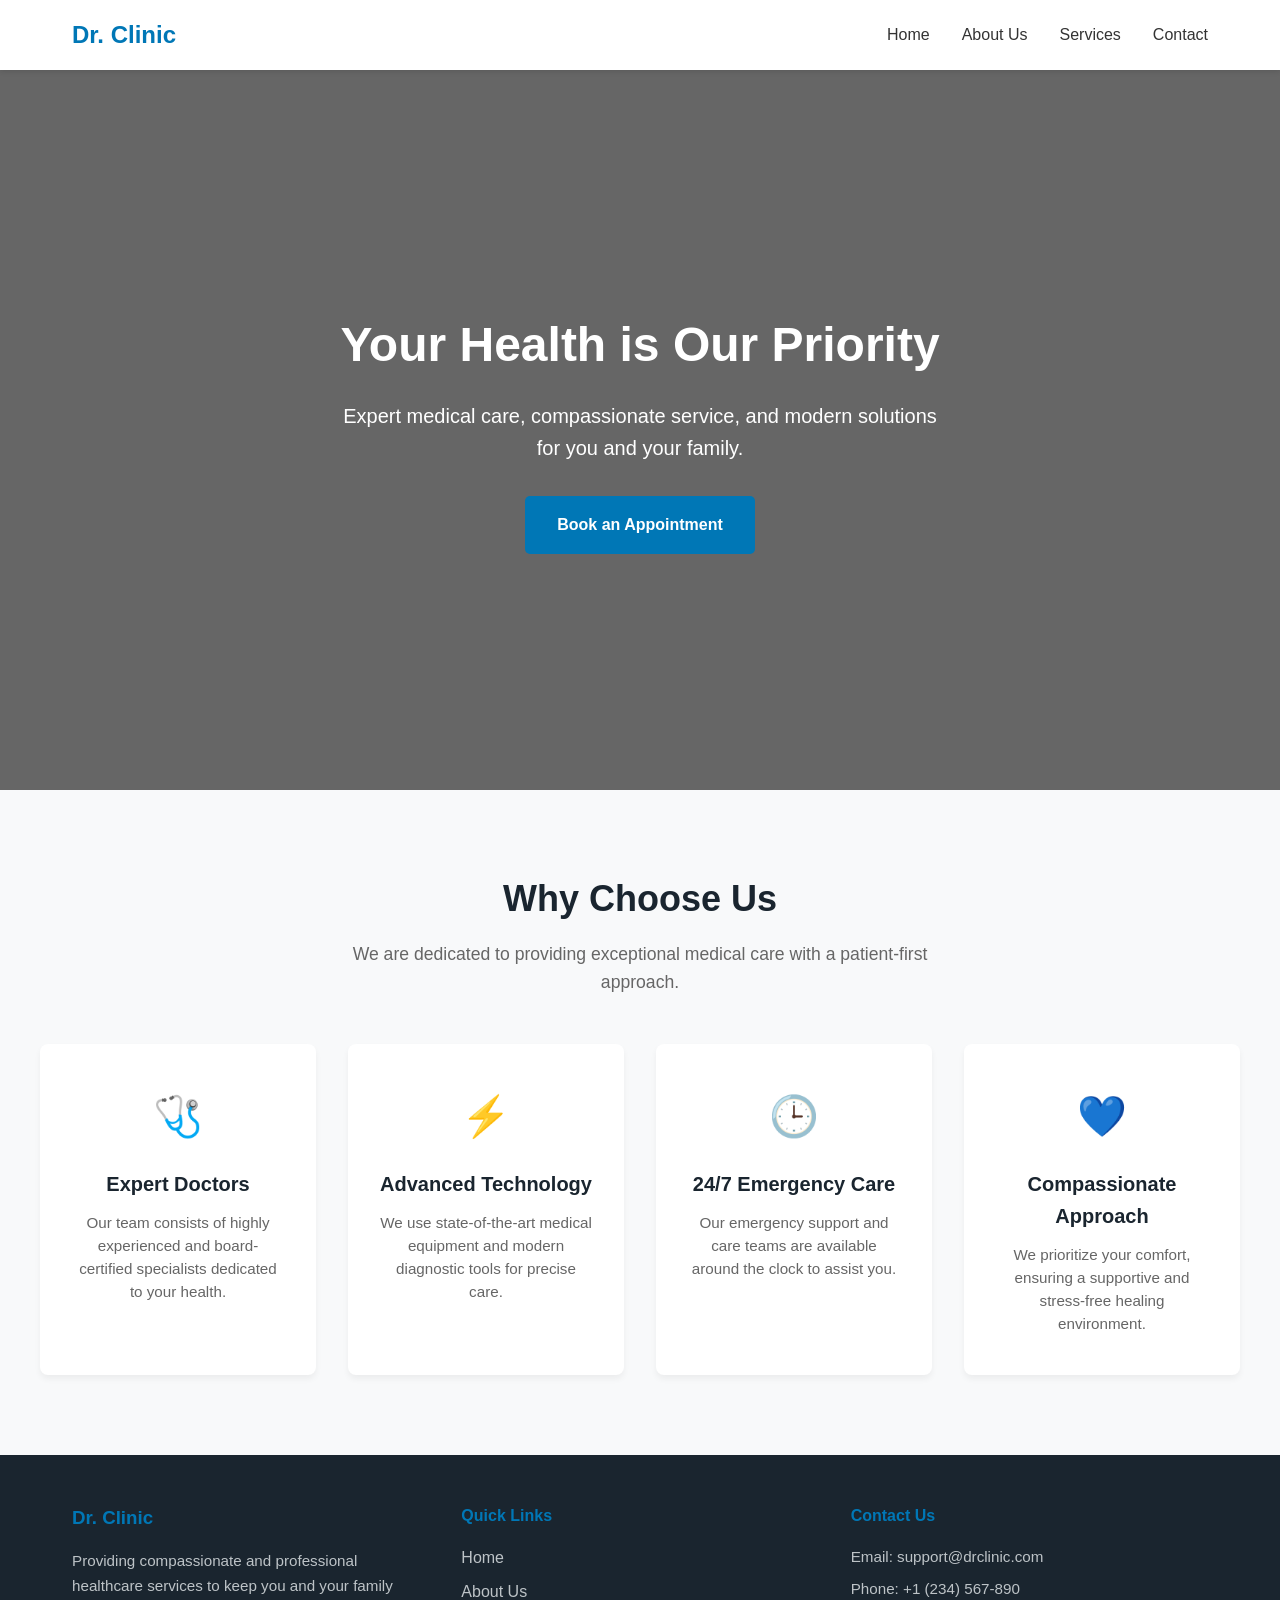
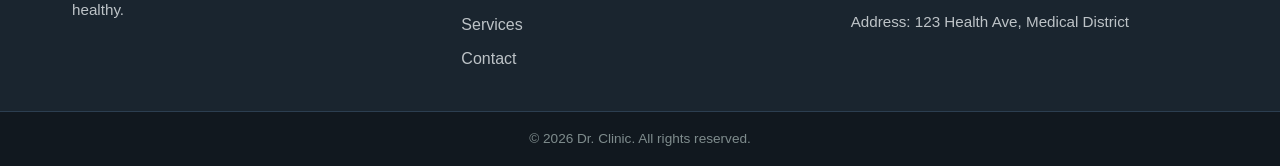
==== index.html @ 92e87874 "add why chose us" ====
<!DOCTYPE html>
<html lang="en">
<head>
    <meta charset="UTF-8">
    <meta name="viewport" content="width=device-width, initial-scale=1.0">
    <title>Doctor Website</title>
    <link rel="stylesheet" href="style.css">
</head>
<body>
    <header class="site-header">
        <div class="header-container">
            <!-- Left: Logo -->
            <div class="logo">
                <a href="#">Dr. Clinic</a>
            </div>

            <!-- Right: Menu Items -->
            <nav class="nav-menu" id="navMenu">
                <ul class="nav-list">
                    <li><a href="#home">Home</a></li>
                    <li><a href="#about">About Us</a></li>
                    <li><a href="#services">Services</a></li>
                    <li><a href="#contact">Contact</a></li>
                </ul>
            </nav>

            <!-- Mobile Menu Toggle Button -->
            <button class="menu-toggle" id="menuToggle" aria-label="Toggle Navigation">
                <span></span>
                <span></span>
                <span></span>
            </button>
        </div>
    </header>

    <main>
       <section class="banner-container">
            <div class="banner-content">
                <h1>Your Health is Our Priority</h1>
                <p>Expert medical care, compassionate service, and modern solutions for you and your family.</p>
                <a href="#contact" class="btn-primary">Book an Appointment</a>
            </div>
        </section>

        <section class="why-choose-us" id="about">
        <div class="container">
            <div class="section-header">
                <h2>Why Choose Us</h2>
                <p>We are dedicated to providing exceptional medical care with a patient-first approach.</p>
            </div>
            
            <div class="features-grid">
                <!-- Feature 1 -->
                <div class="feature-card">
                    <div class="icon-box">🩺</div>
                    <h3>Expert Doctors</h3>
                    <p>Our team consists of highly experienced and board-certified specialists dedicated to your health.</p>
                </div>

                <!-- Feature 2 -->
                <div class="feature-card">
                    <div class="icon-box">⚡</div>
                    <h3>Advanced Technology</h3>
                    <p>We use state-of-the-art medical equipment and modern diagnostic tools for precise care.</p>
                </div>

                <!-- Feature 3 -->
                <div class="feature-card">
                    <div class="icon-box">🕒</div>
                    <h3>24/7 Emergency Care</h3>
                    <p>Our emergency support and care teams are available around the clock to assist you.</p>
                </div>

                <!-- Feature 4 -->
                <div class="feature-card">
                    <div class="icon-box">💙</div>
                    <h3>Compassionate Approach</h3>
                    <p>We prioritize your comfort, ensuring a supportive and stress-free healing environment.</p>
                </div>
            </div>
        </div>
    </section>
    </main>

    <footer class="site-footer">
    <div class="footer-container">
        <!-- About Section -->
        <div class="footer-col">
            <h3>Dr. Clinic</h3>
            <p>Providing compassionate and professional healthcare services to keep you and your family healthy.</p>
        </div>

        <!-- Quick Links -->
        <div class="footer-col">
            <h4>Quick Links</h4>
            <ul>
                <li><a href="#home">Home</a></li>
                <li><a href="#about">About Us</a></li>
                <li><a href="#services">Services</a></li>
                <li><a href="#contact">Contact</a></li>
            </ul>
        </div>

        <!-- Contact Info -->
        <div class="footer-col">
            <h4>Contact Us</h4>
            <p>Email: support@drclinic.com</p>
            <p>Phone: +1 (234) 567-890</p>
            <p>Address: 123 Health Ave, Medical District</p>
        </div>
    </div>

    <div class="footer-bottom">
        <p>&copy; 2026 Dr. Clinic. All rights reserved.</p>
    </div>
</footer>

    <script src="script.js"></script>
</body>
</html>
---- style.css ----
/* Global Reset */
* {
    margin: 0;
    padding: 0;
    box-sizing: border-box;
}

body {
    font-family: Arial, sans-serif;
    color: #333;
    line-height: 1.6;
}

/* Header Styles */
.site-header {
    background-color: #ffffff;
    box-shadow: 0 2px 5px rgba(0, 0, 0, 0.1);
    position: sticky;
    top: 0;
    z-index: 1000;
}

.header-container {
    max-width: 1200px;
    margin: 0 auto;
    padding: 1rem 2rem;
    display: flex;
    align-items: center;
    justify-content: space-between;
}

/* Logo */
.logo a {
    font-size: 1.5rem;
    font-weight: bold;
    color: #0077b6;
    text-decoration: none;
}

/* Navigation Menu */
.nav-list {
    list-style: none;
    display: flex;
    gap: 2rem;
}

.nav-list li a {
    text-decoration: none;
    color: #333;
    font-weight: 500;
    transition: color 0.3s ease;
}

.nav-list li a:hover {
    color: #0077b6;
}

/* ... existing header styles ... */

/* Banner Styles */
.banner-container {
    background: linear-gradient(rgba(0, 0, 0, 0.6), rgba(0, 0, 0, 0.6)), 
                url('https://images.unsplash.com/photo-1576091160399-112ba8d25d1d?ixlib=rb-1.2.1&auto=format&fit=crop&w=1350&q=80') center/cover;
    height: 80vh;
    display: flex;
    align-items: center;
    justify-content: center;
    text-align: center;
    color: #ffffff;
    padding: 0 1rem;
}

.banner-content h1 {
    font-size: 3rem;
    margin-bottom: 1rem;
}

.banner-content p {
    font-size: 1.25rem;
    margin-bottom: 2rem;
    max-width: 600px;
    margin-left: auto;
    margin-right: auto;
}

.btn-primary {
    display: inline-block;
    padding: 1rem 2rem;
    background-color: #0077b6;
    color: white;
    text-decoration: none;
    border-radius: 5px;
    font-weight: bold;
    transition: background 0.3s;
}

.btn-primary:hover {
    background-color: #005a8a;
}


/* Why Choose Us Section Styles */
.why-choose-us {
    padding: 5rem 2rem;
    background-color: #f8f9fa;
}

.why-choose-us .container {
    max-width: 1200px;
    margin: 0 auto;
}

.section-header {
    text-align: center;
    margin-bottom: 3rem;
}

.section-header h2 {
    font-size: 2.25rem;
    color: #1a252f;
    margin-bottom: 0.75rem;
}

.section-header p {
    font-size: 1.1rem;
    color: #666;
    max-width: 600px;
    margin: 0 auto;
}

/* Features Grid */
.features-grid {
    display: grid;
    grid-template-columns: repeat(auto-fit, minmax(260px, 1fr));
    gap: 2rem;
}

.feature-card {
    background: #ffffff;
    padding: 2.5rem 2rem;
    border-radius: 8px;
    box-shadow: 0 4px 6px rgba(0, 0, 0, 0.05);
    text-align: center;
    transition: transform 0.3s ease, box-shadow 0.3s ease;
}

.feature-card:hover {
    transform: translateY(-5px);
    box-shadow: 0 10px 15px rgba(0, 0, 0, 0.1);
}

.icon-box {
    font-size: 2.5rem;
    margin-bottom: 1.25rem;
}

.feature-card h3 {
    font-size: 1.25rem;
    color: #1a252f;
    margin-bottom: 0.75rem;
}

.feature-card p {
    font-size: 0.95rem;
    color: #666;
    line-height: 1.5;
}

/* Mobile Menu Toggle */
.menu-toggle {
    display: none;
    background: none;
    border: none;
    cursor: pointer;
    flex-direction: column;
    gap: 5px;
}

.menu-toggle span {
    display: block;
    width: 25px;
    height: 3px;
    background-color: #333;
    transition: all 0.3s ease;
}

/* Responsive Design for Mobile Devices */
@media (max-width: 768px) {
    .menu-toggle {
        display: flex;
    }

    .nav-menu {
        position: absolute;
        top: 100%;
        left: 0;
        width: 100%;
        background-color: #ffffff;
        box-shadow: 0 4px 6px rgba(0, 0, 0, 0.1);
        max-height: 0;
        overflow: hidden;
        transition: max-height 0.3s ease-in-out;
    }

    .nav-menu.active {
        max-height: 300px;
    }

    .nav-list {
        flex-direction: column;
        align-items: center;
        padding: 1.5rem 0;
        gap: 1.2rem;
    }
}

/* Footer Styles */
.site-footer {
    background-color: #1a252f;
    color: #ecf0f1;
    padding-top: 3rem;
    font-family: Arial, sans-serif;
}

.footer-container {
    max-width: 1200px;
    margin: 0 auto;
    padding: 0 2rem 2rem 2rem;
    display: grid;
    grid-template-columns: repeat(auto-fit, minmax(250px, 1fr));
    gap: 2rem;
}

.footer-col h3,
.footer-col h4 {
    margin-bottom: 1rem;
    color: #0077b6;
}

.footer-col p {
    font-size: 0.95rem;
    line-height: 1.6;
    margin-bottom: 0.5rem;
    color: #bdc3c7;
}

.footer-col ul {
    list-style: none;
    padding: 0;
}

.footer-col ul li {
    margin-bottom: 0.5rem;
}

.footer-col ul li a {
    color: #bdc3c7;
    text-decoration: none;
    transition: color 0.3s ease;
}

.footer-col ul li a:hover {
    color: #0077b6;
}

/* Footer Bottom Bar */
.footer-bottom {
    background-color: #11181f;
    text-align: center;
    padding: 1rem 2rem;
    border-top: 1px solid #2c3e50;
}

.footer-bottom p {
    font-size: 0.85rem;
    color: #7f8c8d;
    margin: 0;
}
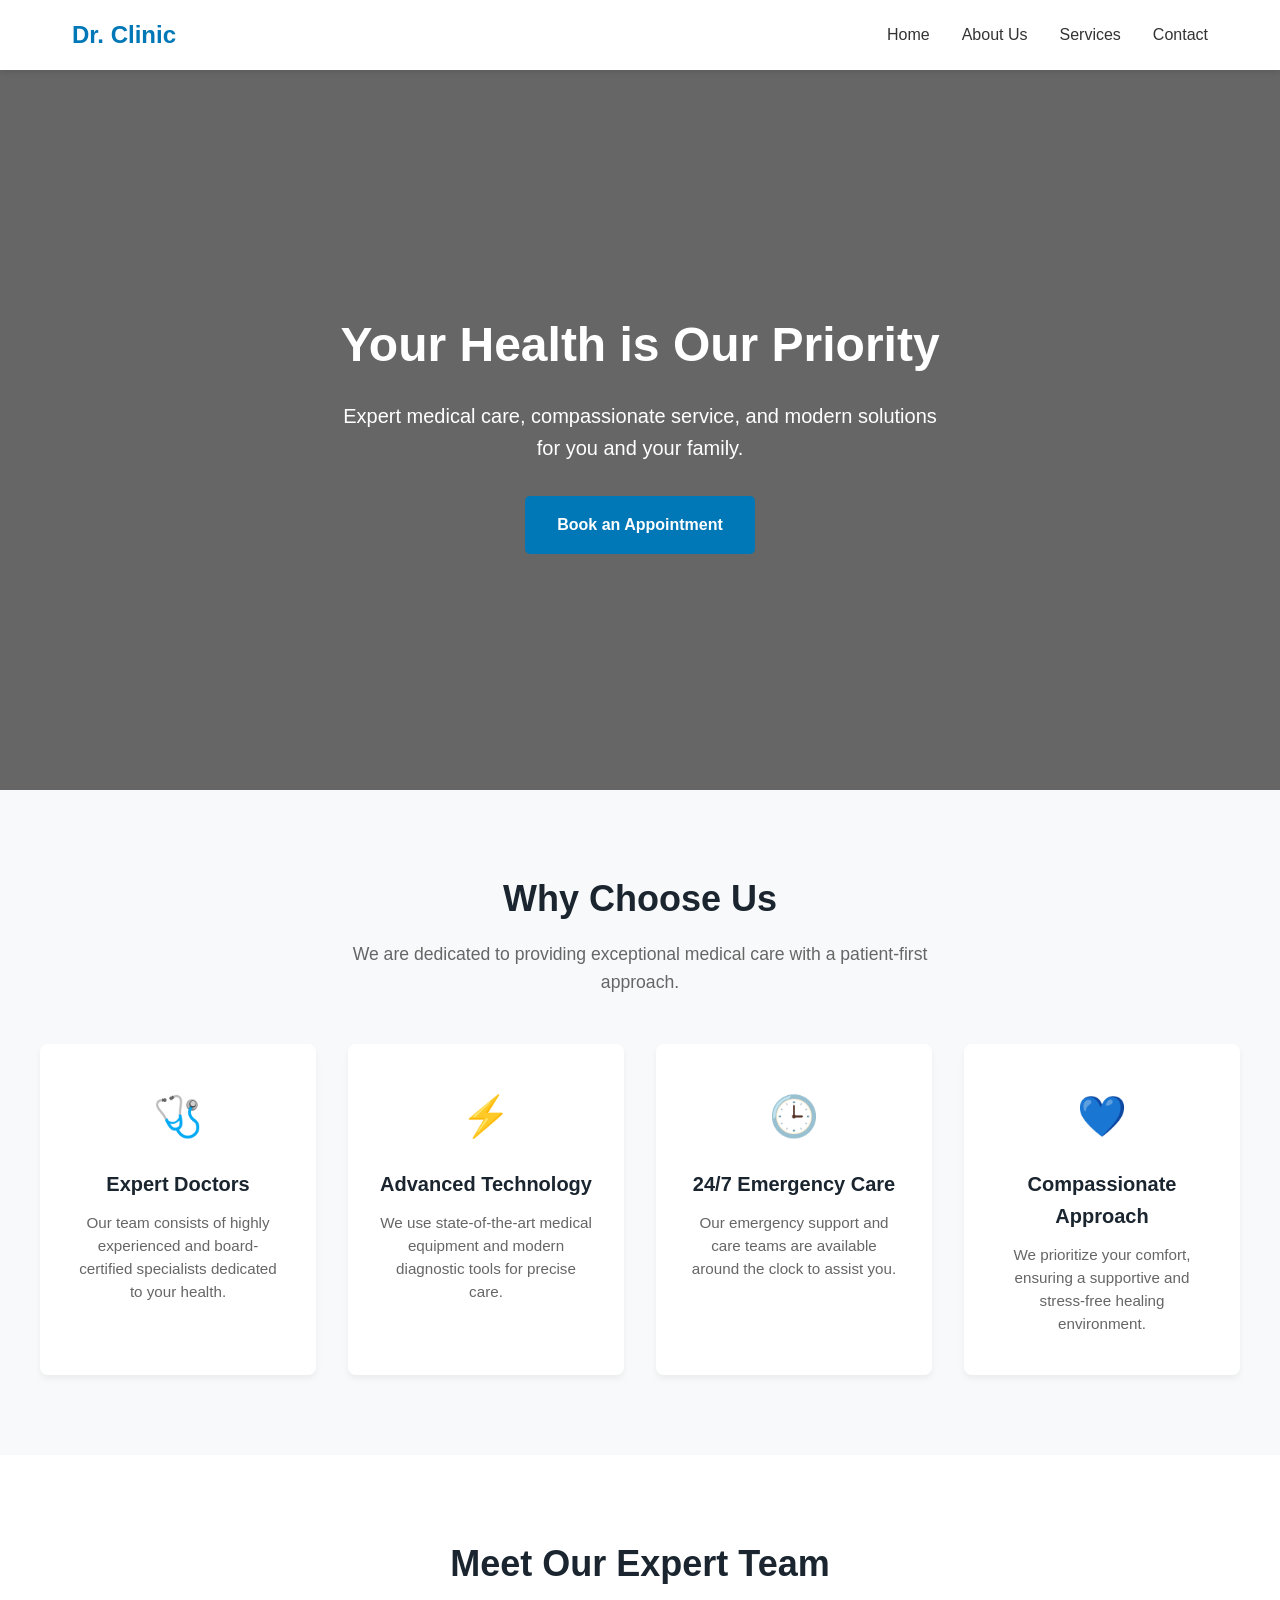
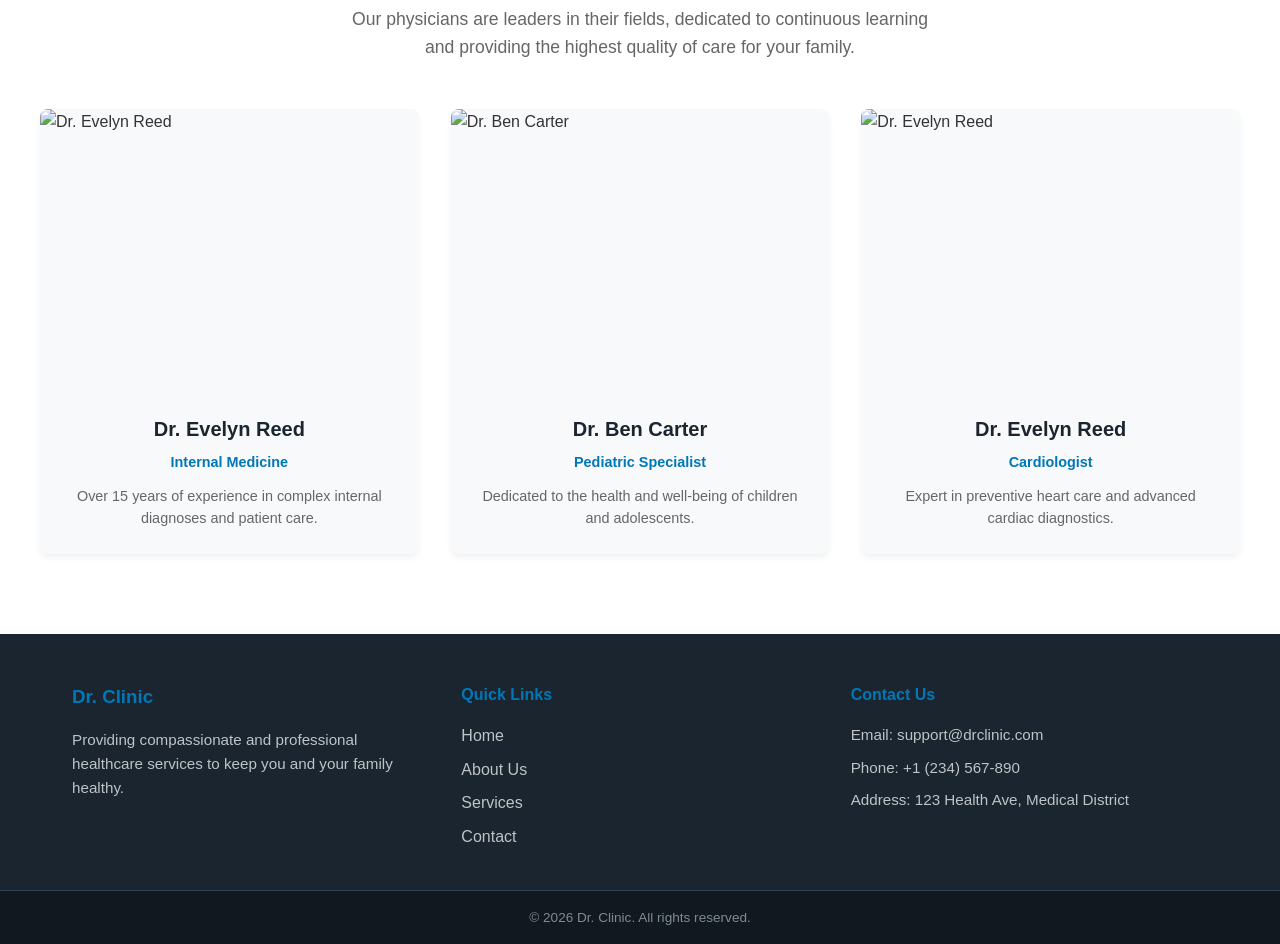
==== commit 08fe9fe6: "add team meamber" ====
--- a/index.html
+++ b/index.html
@@ -1,11 +1,13 @@
 <!DOCTYPE html>
 <html lang="en">
+
 <head>
     <meta charset="UTF-8">
     <meta name="viewport" content="width=device-width, initial-scale=1.0">
     <title>Doctor Website</title>
     <link rel="stylesheet" href="style.css">
 </head>
+
 <body>
     <header class="site-header">
         <div class="header-container">
@@ -34,7 +36,7 @@
     </header>
 
     <main>
-       <section class="banner-container">
+        <section class="banner-container">
             <div class="banner-content">
                 <h1>Your Health is Our Priority</h1>
                 <p>Expert medical care, compassionate service, and modern solutions for you and your family.</p>
@@ -43,78 +45,132 @@
         </section>
 
         <section class="why-choose-us" id="about">
-        <div class="container">
-            <div class="section-header">
-                <h2>Why Choose Us</h2>
-                <p>We are dedicated to providing exceptional medical care with a patient-first approach.</p>
-            </div>
-            
-            <div class="features-grid">
-                <!-- Feature 1 -->
-                <div class="feature-card">
-                    <div class="icon-box">🩺</div>
-                    <h3>Expert Doctors</h3>
-                    <p>Our team consists of highly experienced and board-certified specialists dedicated to your health.</p>
+            <div class="container">
+                <div class="section-header">
+                    <h2>Why Choose Us</h2>
+                    <p>We are dedicated to providing exceptional medical care with a patient-first approach.</p>
                 </div>
 
-                <!-- Feature 2 -->
-                <div class="feature-card">
-                    <div class="icon-box">⚡</div>
-                    <h3>Advanced Technology</h3>
-                    <p>We use state-of-the-art medical equipment and modern diagnostic tools for precise care.</p>
+                <div class="features-grid">
+                    <!-- Feature 1 -->
+                    <div class="feature-card">
+                        <div class="icon-box">🩺</div>
+                        <h3>Expert Doctors</h3>
+                        <p>Our team consists of highly experienced and board-certified specialists dedicated to your
+                            health.</p>
+                    </div>
+
+                    <!-- Feature 2 -->
+                    <div class="feature-card">
+                        <div class="icon-box">⚡</div>
+                        <h3>Advanced Technology</h3>
+                        <p>We use state-of-the-art medical equipment and modern diagnostic tools for precise care.</p>
+                    </div>
+
+                    <!-- Feature 3 -->
+                    <div class="feature-card">
+                        <div class="icon-box">🕒</div>
+                        <h3>24/7 Emergency Care</h3>
+                        <p>Our emergency support and care teams are available around the clock to assist you.</p>
+                    </div>
+
+                    <!-- Feature 4 -->
+                    <div class="feature-card">
+                        <div class="icon-box">💙</div>
+                        <h3>Compassionate Approach</h3>
+                        <p>We prioritize your comfort, ensuring a supportive and stress-free healing environment.</p>
+                    </div>
+                </div>
+            </div>
+        </section>
+
+        <!-- Meet Our Expert Team Section -->
+        <section class="expert-team" id="team">
+            <div class="container">
+                <div class="section-header">
+                    <h2>Meet Our Expert Team</h2>
+                    <p>Our physicians are leaders in their fields, dedicated to continuous learning and providing the
+                        highest quality of care for your family.</p>
                 </div>
 
-                <!-- Feature 3 -->
-                <div class="feature-card">
-                    <div class="icon-box">🕒</div>
-                    <h3>24/7 Emergency Care</h3>
-                    <p>Our emergency support and care teams are available around the clock to assist you.</p>
-                </div>
+                <div class="team-grid">
+                    <!-- Team Member 1 -->
+                    <div class="team-card">
+                        <div class="team-img-box">
+                            <img src="https://images.unsplash.com/photo-1559839734-2b71ea197ec2?auto=format&fit=crop&w=500&q=80"
+                                alt="Dr. Evelyn Reed">
+                        </div>
+                        <div class="team-content">
+                            <h3>Dr. Evelyn Reed</h3>
+                            <span class="team-role">Internal Medicine</span>
+                            <p>Over 15 years of experience in complex internal diagnoses and patient care.</p>
+                        </div>
+                    </div>
 
-                <!-- Feature 4 -->
-                <div class="feature-card">
-                    <div class="icon-box">💙</div>
-                    <h3>Compassionate Approach</h3>
-                    <p>We prioritize your comfort, ensuring a supportive and stress-free healing environment.</p>
+                    <!-- Team Member 2 -->
+                    <div class="team-card">
+                        <div class="team-img-box">
+                            <img src="https://images.unsplash.com/photo-1622253692010-333f2da6031d?auto=format&fit=crop&w=500&q=80"
+                                alt="Dr. Ben Carter">
+                        </div>
+                        <div class="team-content">
+                            <h3>Dr. Ben Carter</h3>
+                            <span class="team-role">Pediatric Specialist</span>
+                            <p>Dedicated to the health and well-being of children and adolescents.</p>
+                        </div>
+                    </div>
+
+                    <!-- Team Member 3 -->
+                    <div class="team-card">
+                        <div class="team-img-box">
+                            <img src="https://images.unsplash.com/photo-1612349317150-e413f6a5b16d?auto=format&fit=crop&w=500&q=80"
+                                alt="Dr. Evelyn Reed">
+                        </div>
+                        <div class="team-content">
+                            <h3>Dr. Evelyn Reed</h3>
+                            <span class="team-role">Cardiologist</span>
+                            <p>Expert in preventive heart care and advanced cardiac diagnostics.</p>
+                        </div>
+                    </div>
                 </div>
             </div>
-        </div>
-    </section>
+        </section>
     </main>
 
     <footer class="site-footer">
-    <div class="footer-container">
-        <!-- About Section -->
-        <div class="footer-col">
-            <h3>Dr. Clinic</h3>
-            <p>Providing compassionate and professional healthcare services to keep you and your family healthy.</p>
+        <div class="footer-container">
+            <!-- About Section -->
+            <div class="footer-col">
+                <h3>Dr. Clinic</h3>
+                <p>Providing compassionate and professional healthcare services to keep you and your family healthy.</p>
+            </div>
+
+            <!-- Quick Links -->
+            <div class="footer-col">
+                <h4>Quick Links</h4>
+                <ul>
+                    <li><a href="#home">Home</a></li>
+                    <li><a href="#about">About Us</a></li>
+                    <li><a href="#services">Services</a></li>
+                    <li><a href="#contact">Contact</a></li>
+                </ul>
+            </div>
+
+            <!-- Contact Info -->
+            <div class="footer-col">
+                <h4>Contact Us</h4>
+                <p>Email: support@drclinic.com</p>
+                <p>Phone: +1 (234) 567-890</p>
+                <p>Address: 123 Health Ave, Medical District</p>
+            </div>
         </div>
 
-        <!-- Quick Links -->
-        <div class="footer-col">
-            <h4>Quick Links</h4>
-            <ul>
-                <li><a href="#home">Home</a></li>
-                <li><a href="#about">About Us</a></li>
-                <li><a href="#services">Services</a></li>
-                <li><a href="#contact">Contact</a></li>
-            </ul>
+        <div class="footer-bottom">
+            <p>&copy; 2026 Dr. Clinic. All rights reserved.</p>
         </div>
-
-        <!-- Contact Info -->
-        <div class="footer-col">
-            <h4>Contact Us</h4>
-            <p>Email: support@drclinic.com</p>
-            <p>Phone: +1 (234) 567-890</p>
-            <p>Address: 123 Health Ave, Medical District</p>
-        </div>
-    </div>
-
-    <div class="footer-bottom">
-        <p>&copy; 2026 Dr. Clinic. All rights reserved.</p>
-    </div>
-</footer>
+    </footer>
 
     <script src="script.js"></script>
 </body>
+
 </html>
--- a/style.css
+++ b/style.css
@@ -162,6 +162,78 @@
 
 .feature-card p {
     font-size: 0.95rem;
+    color: #666;
+    line-height: 1.5;
+}
+
+/* Expert Team Section Styles */
+.expert-team {
+    padding: 5rem 2rem;
+    background-color: #ffffff;
+}
+
+.expert-team .container {
+    max-width: 1200px;
+    margin: 0 auto;
+}
+
+.team-grid {
+    display: grid;
+    grid-template-columns: repeat(auto-fit, minmax(280px, 1fr));
+    gap: 2rem;
+}
+
+.team-card {
+    background: #f8f9fa;
+    border-radius: 8px;
+    overflow: hidden;
+    box-shadow: 0 4px 6px rgba(0, 0, 0, 0.05);
+    transition: transform 0.3s ease, box-shadow 0.3s ease;
+}
+
+.team-card:hover {
+    transform: translateY(-5px);
+    box-shadow: 0 10px 15px rgba(0, 0, 0, 0.1);
+}
+
+.team-img-box {
+    width: 100%;
+    height: 280px;
+    overflow: hidden;
+}
+
+.team-img-box img {
+    width: 100%;
+    height: 100%;
+    object-fit: cover;
+    transition: transform 0.3s ease;
+}
+
+.team-card:hover .team-img-box img {
+    transform: scale(1.05);
+}
+
+.team-content {
+    padding: 1.5rem;
+    text-align: center;
+}
+
+.team-content h3 {
+    font-size: 1.25rem;
+    color: #1a252f;
+    margin-bottom: 0.25rem;
+}
+
+.team-role {
+    display: inline-block;
+    font-size: 0.9rem;
+    font-weight: 600;
+    color: #0077b6;
+    margin-bottom: 0.75rem;
+}
+
+.team-content p {
+    font-size: 0.9rem;
     color: #666;
     line-height: 1.5;
 }
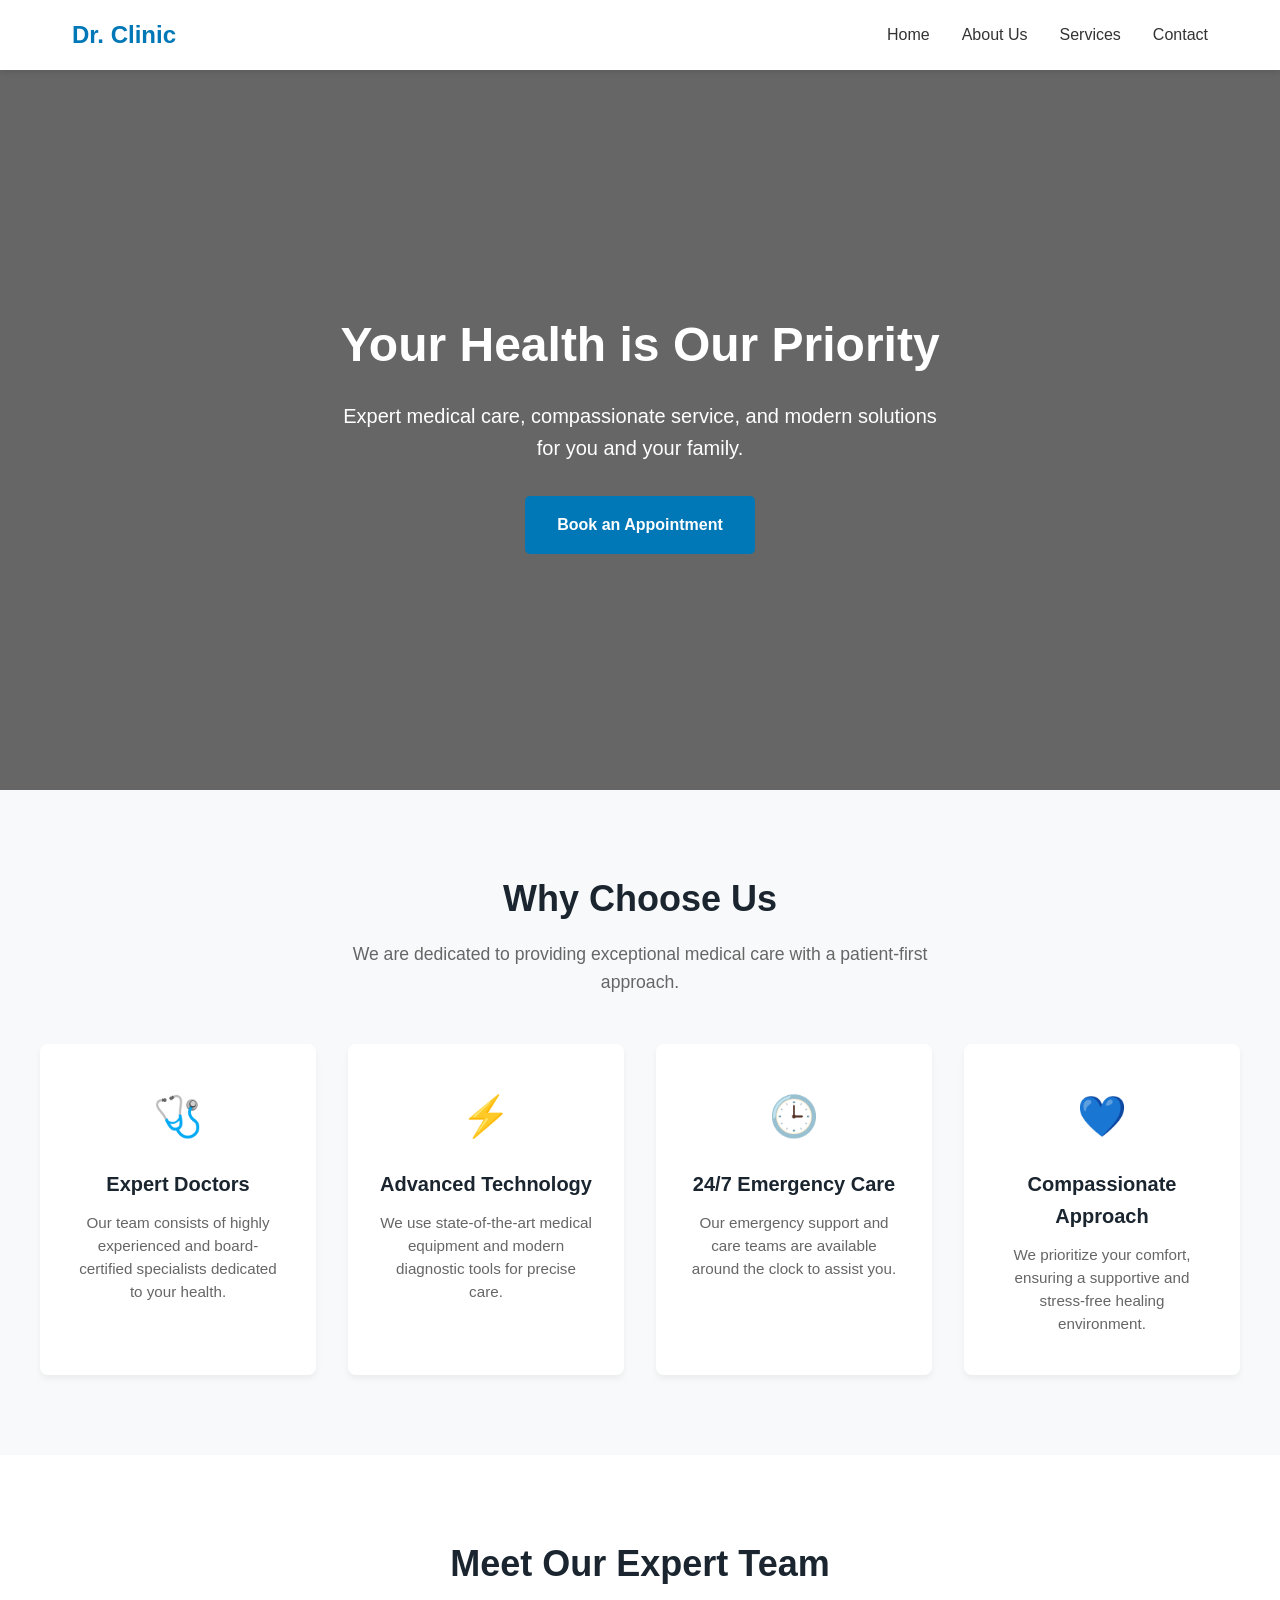
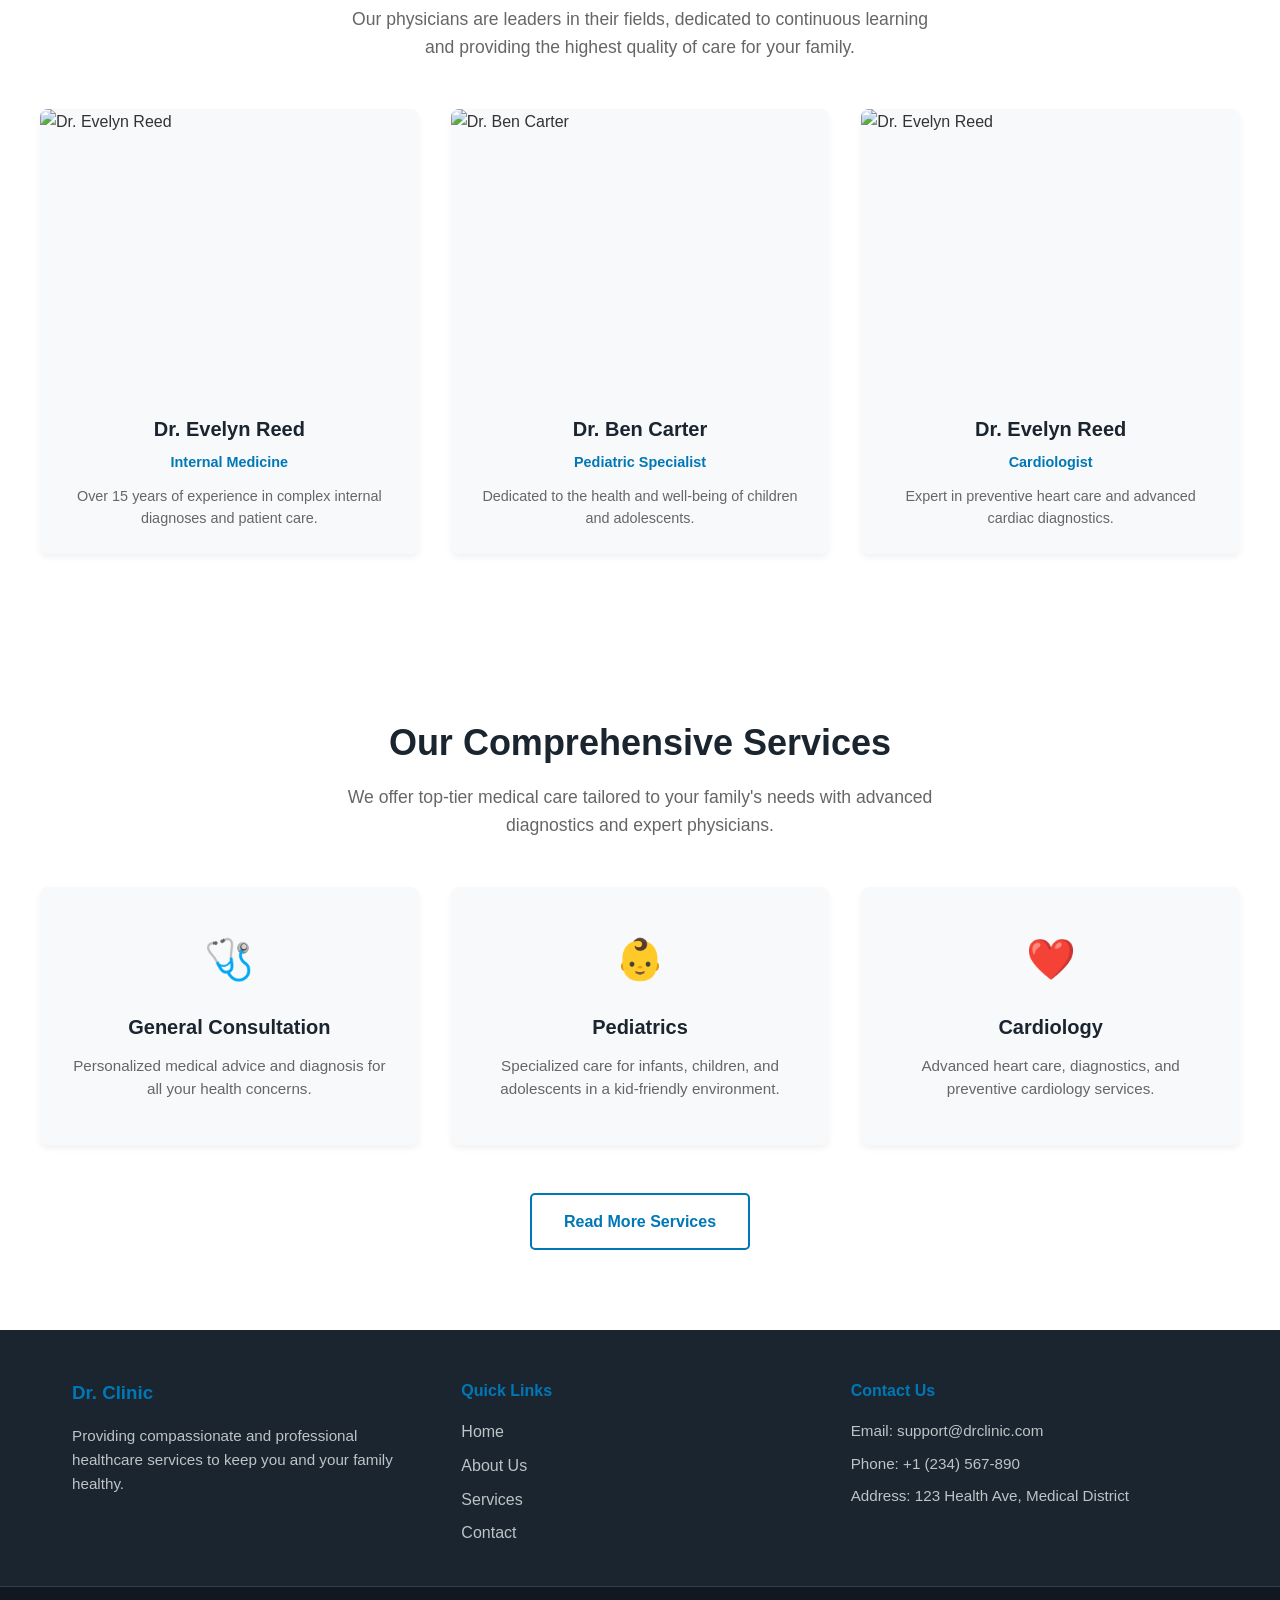
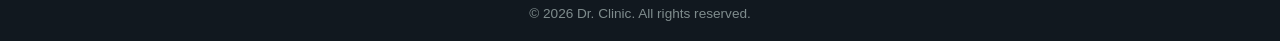
==== commit 5d9ba757: "Add services" ====
--- a/index.html
+++ b/index.html
@@ -135,6 +135,45 @@
                 </div>
             </div>
         </section>
+
+        <!-- Services Section -->
+        <section class="services-section" id="services">
+            <div class="container">
+                <div class="section-header">
+                    <h2>Our Comprehensive Services</h2>
+                    <p>We offer top-tier medical care tailored to your family's needs with advanced diagnostics and
+                        expert physicians.</p>
+                </div>
+
+                <div class="services-grid">
+                    <!-- Service 1 -->
+                    <div class="service-card">
+                        <div class="service-icon">🩺</div>
+                        <h3>General Consultation</h3>
+                        <p>Personalized medical advice and diagnosis for all your health concerns.</p>
+                    </div>
+
+                    <!-- Service 2 -->
+                    <div class="service-card">
+                        <div class="service-icon">👶</div>
+                        <h3>Pediatrics</h3>
+                        <p>Specialized care for infants, children, and adolescents in a kid-friendly environment.</p>
+                    </div>
+
+                    <!-- Service 3 -->
+                    <div class="service-card">
+                        <div class="service-icon">❤️</div>
+                        <h3>Cardiology</h3>
+                        <p>Advanced heart care, diagnostics, and preventive cardiology services.</p>
+                    </div>
+                </div>
+
+                <!-- Read More Button Container -->
+                <div class="services-btn-container">
+                    <a href="services.html" class="btn-secondary">Read More Services</a>
+                </div>
+            </div>
+        </section>
     </main>
 
     <footer class="site-footer">
--- a/style.css
+++ b/style.css
@@ -236,6 +236,79 @@
     font-size: 0.9rem;
     color: #666;
     line-height: 1.5;
+}
+
+/* Services Section Styles */
+.services-section {
+    padding: 5rem 2rem;
+    background-color: #ffffff;
+}
+
+.services-section .container {
+    max-width: 1200px;
+    margin: 0 auto;
+}
+
+.services-grid {
+    display: grid;
+    grid-template-columns: repeat(auto-fit, minmax(300px, 1fr));
+    gap: 2rem;
+    margin-bottom: 3rem;
+}
+
+.service-card {
+    background: #f8f9fa;
+    padding: 2.5rem 2rem;
+    border-radius: 8px;
+    text-align: center;
+    box-shadow: 0 4px 6px rgba(0, 0, 0, 0.05);
+    transition: transform 0.3s ease, box-shadow 0.3s ease;
+    border-bottom: 4px solid transparent;
+}
+
+.service-card:hover {
+    transform: translateY(-5px);
+    box-shadow: 0 10px 15px rgba(0, 0, 0, 0.1);
+    border-bottom-color: #0077b6;
+}
+
+.service-icon {
+    font-size: 2.5rem;
+    margin-bottom: 1.25rem;
+}
+
+.service-card h3 {
+    font-size: 1.25rem;
+    color: #1a252f;
+    margin-bottom: 0.75rem;
+}
+
+.service-card p {
+    font-size: 0.95rem;
+    color: #666;
+    line-height: 1.5;
+}
+
+/* Read More Button Styling */
+.services-btn-container {
+    text-align: center;
+}
+
+.btn-secondary {
+    display: inline-block;
+    padding: 0.85rem 2rem;
+    background-color: transparent;
+    color: #0077b6;
+    border: 2px solid #0077b6;
+    text-decoration: none;
+    border-radius: 5px;
+    font-weight: bold;
+    transition: all 0.3s ease;
+}
+
+.btn-secondary:hover {
+    background-color: #0077b6;
+    color: #ffffff;
 }
 
 /* Mobile Menu Toggle */
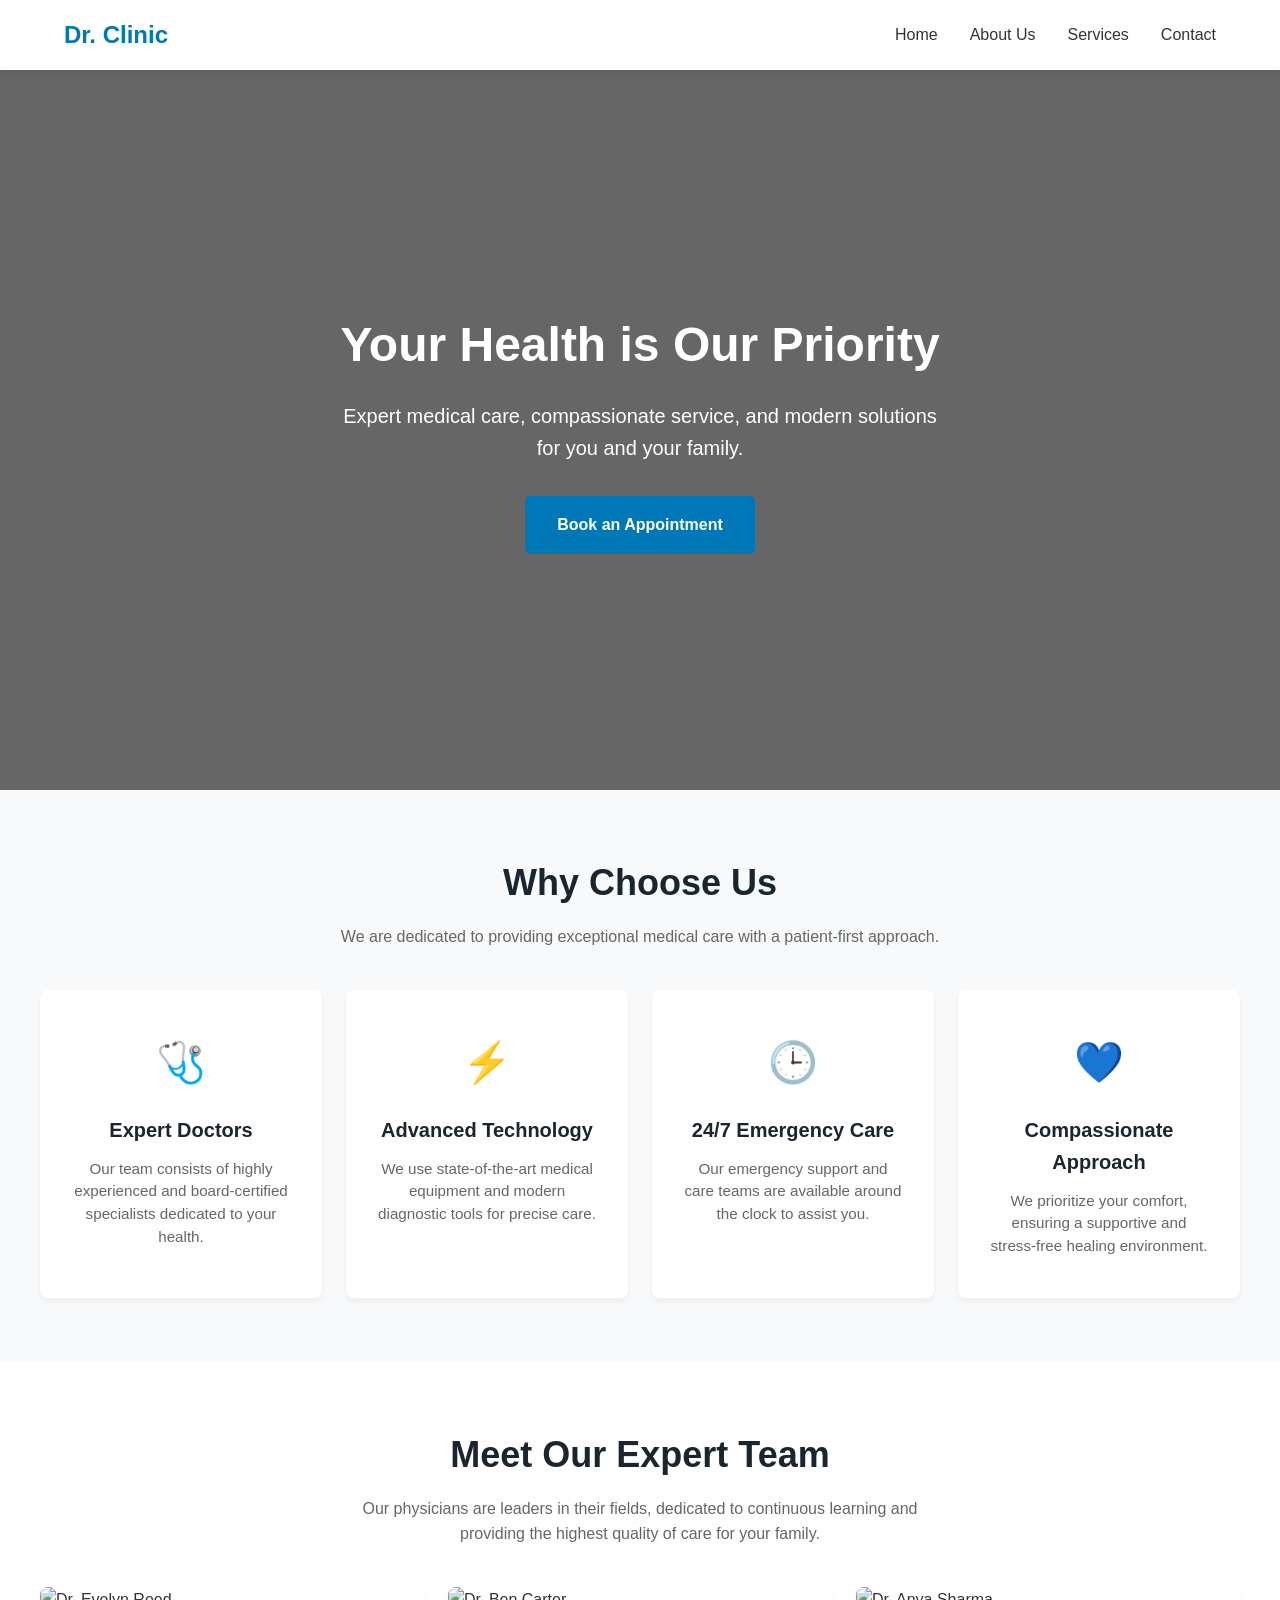
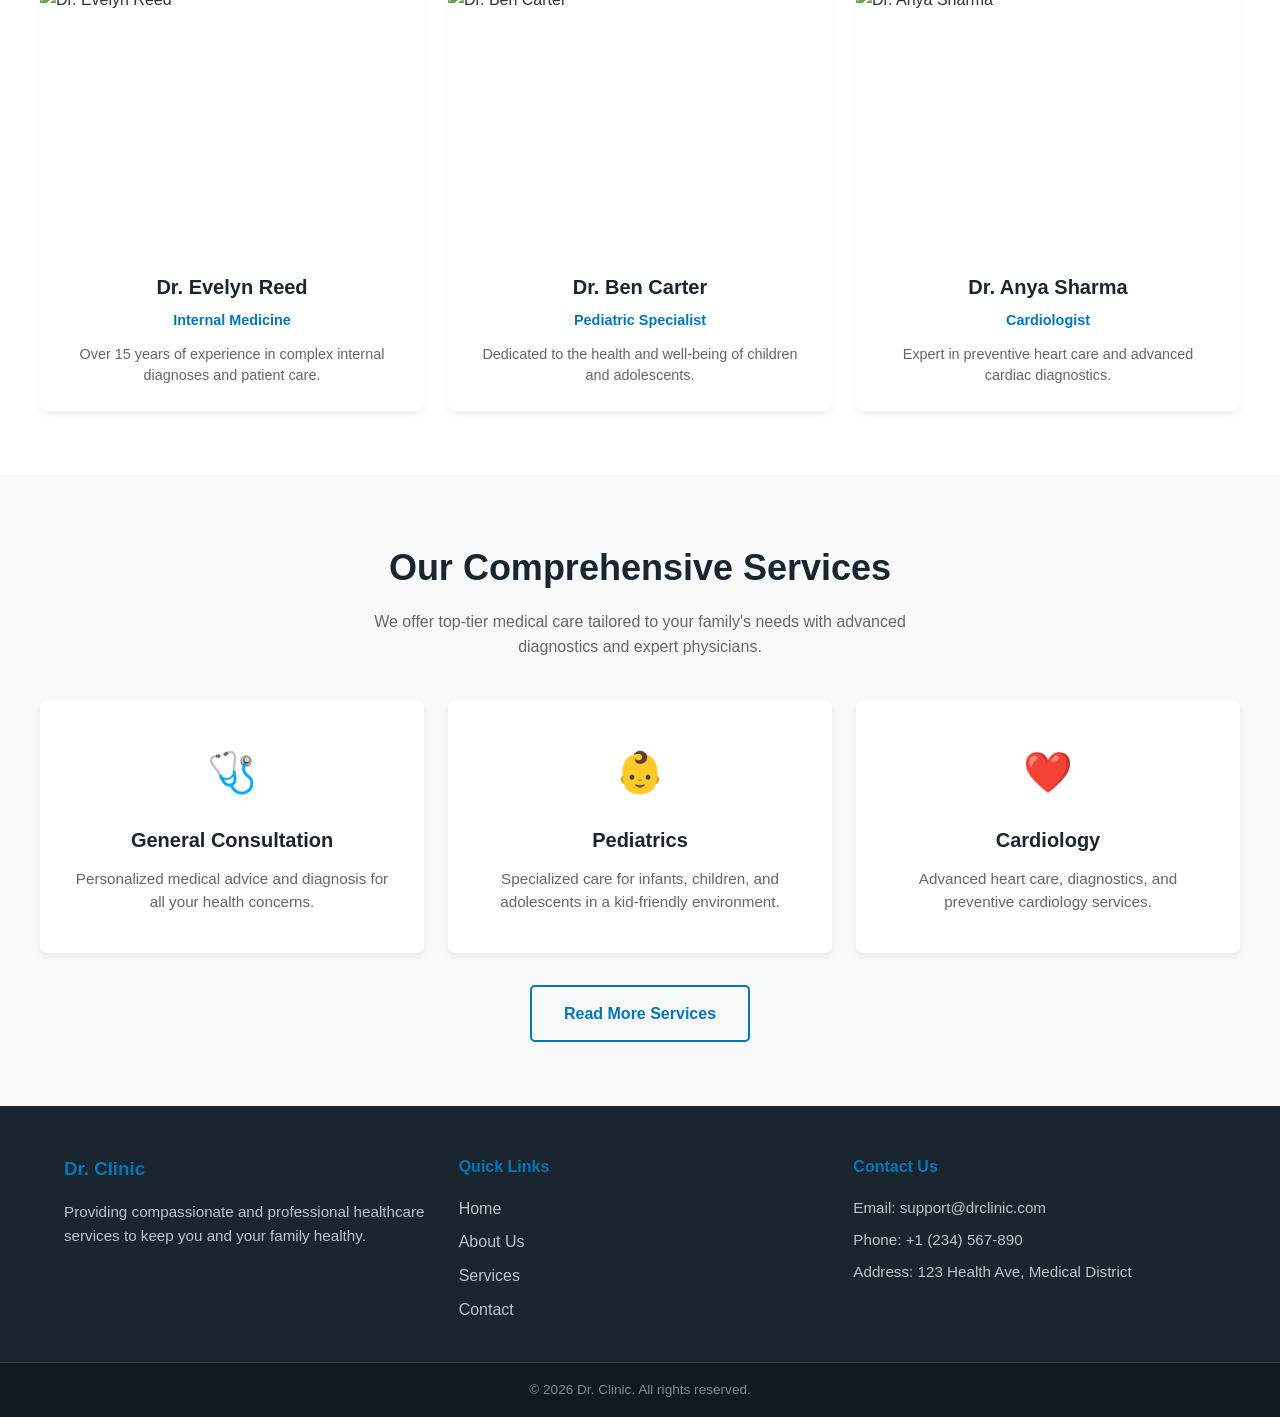
==== commit 8fd8d911: "fixed" ====
--- a/index.html
+++ b/index.html
@@ -36,7 +36,7 @@
     </header>
 
     <main>
-        <section class="banner-container">
+        <section class="banner-container" id="home">
             <div class="banner-content">
                 <h1>Your Health is Our Priority</h1>
                 <p>Expert medical care, compassionate service, and modern solutions for you and your family.</p>
@@ -56,8 +56,7 @@
                     <div class="feature-card">
                         <div class="icon-box">🩺</div>
                         <h3>Expert Doctors</h3>
-                        <p>Our team consists of highly experienced and board-certified specialists dedicated to your
-                            health.</p>
+                        <p>Our team consists of highly experienced and board-certified specialists dedicated to your health.</p>
                     </div>
 
                     <!-- Feature 2 -->
@@ -89,16 +88,14 @@
             <div class="container">
                 <div class="section-header">
                     <h2>Meet Our Expert Team</h2>
-                    <p>Our physicians are leaders in their fields, dedicated to continuous learning and providing the
-                        highest quality of care for your family.</p>
+                    <p>Our physicians are leaders in their fields, dedicated to continuous learning and providing the highest quality of care for your family.</p>
                 </div>
 
                 <div class="team-grid">
                     <!-- Team Member 1 -->
                     <div class="team-card">
                         <div class="team-img-box">
-                            <img src="https://images.unsplash.com/photo-1559839734-2b71ea197ec2?auto=format&fit=crop&w=500&q=80"
-                                alt="Dr. Evelyn Reed">
+                            <img src="https://images.unsplash.com/photo-1559839734-2b71ea197ec2?auto=format&fit=crop&w=500&q=80" alt="Dr. Evelyn Reed">
                         </div>
                         <div class="team-content">
                             <h3>Dr. Evelyn Reed</h3>
@@ -110,8 +107,7 @@
                     <!-- Team Member 2 -->
                     <div class="team-card">
                         <div class="team-img-box">
-                            <img src="https://images.unsplash.com/photo-1622253692010-333f2da6031d?auto=format&fit=crop&w=500&q=80"
-                                alt="Dr. Ben Carter">
+                            <img src="https://images.unsplash.com/photo-1622253692010-333f2da6031d?auto=format&fit=crop&w=500&q=80" alt="Dr. Ben Carter">
                         </div>
                         <div class="team-content">
                             <h3>Dr. Ben Carter</h3>
@@ -123,11 +119,10 @@
                     <!-- Team Member 3 -->
                     <div class="team-card">
                         <div class="team-img-box">
-                            <img src="https://images.unsplash.com/photo-1612349317150-e413f6a5b16d?auto=format&fit=crop&w=500&q=80"
-                                alt="Dr. Evelyn Reed">
+                            <img src="https://images.unsplash.com/photo-1612349317150-e413f6a5b16d?auto=format&fit=crop&w=500&q=80" alt="Dr. Anya Sharma">
                         </div>
                         <div class="team-content">
-                            <h3>Dr. Evelyn Reed</h3>
+                            <h3>Dr. Anya Sharma</h3>
                             <span class="team-role">Cardiologist</span>
                             <p>Expert in preventive heart care and advanced cardiac diagnostics.</p>
                         </div>
@@ -141,8 +136,7 @@
             <div class="container">
                 <div class="section-header">
                     <h2>Our Comprehensive Services</h2>
-                    <p>We offer top-tier medical care tailored to your family's needs with advanced diagnostics and
-                        expert physicians.</p>
+                    <p>We offer top-tier medical care tailored to your family's needs with advanced diagnostics and expert physicians.</p>
                 </div>
 
                 <div class="services-grid">
@@ -176,7 +170,7 @@
         </section>
     </main>
 
-    <footer class="site-footer">
+    <footer class="site-footer" id="contact">
         <div class="footer-container">
             <!-- About Section -->
             <div class="footer-col">
--- a/style.css
+++ b/style.css
@@ -9,6 +9,7 @@
     font-family: Arial, sans-serif;
     color: #333;
     line-height: 1.6;
+    overflow-x: hidden;
 }
 
 /* Header Styles */
@@ -23,7 +24,7 @@
 .header-container {
     max-width: 1200px;
     margin: 0 auto;
-    padding: 1rem 2rem;
+    padding: 1rem 1.5rem;
     display: flex;
     align-items: center;
     justify-content: space-between;
@@ -55,28 +56,26 @@
     color: #0077b6;
 }
 
-/* ... existing header styles ... */
-
 /* Banner Styles */
 .banner-container {
     background: linear-gradient(rgba(0, 0, 0, 0.6), rgba(0, 0, 0, 0.6)), 
                 url('https://images.unsplash.com/photo-1576091160399-112ba8d25d1d?ixlib=rb-1.2.1&auto=format&fit=crop&w=1350&q=80') center/cover;
-    height: 80vh;
+    min-height: 80vh;
     display: flex;
     align-items: center;
     justify-content: center;
     text-align: center;
     color: #ffffff;
-    padding: 0 1rem;
+    padding: 3rem 1.5rem;
 }
 
 .banner-content h1 {
-    font-size: 3rem;
+    font-size: clamp(2rem, 5vw, 3rem);
     margin-bottom: 1rem;
 }
 
 .banner-content p {
-    font-size: 1.25rem;
+    font-size: clamp(1rem, 2vw, 1.25rem);
     margin-bottom: 2rem;
     max-width: 600px;
     margin-left: auto;
@@ -98,107 +97,102 @@
     background-color: #005a8a;
 }
 
-
-/* Why Choose Us Section Styles */
-.why-choose-us {
-    padding: 5rem 2rem;
+/* Common Section Padding */
+.why-choose-us,
+.expert-team,
+.services-section {
+    padding: 4rem 1.5rem;
+}
+
+.why-choose-us,
+.services-section {
     background-color: #f8f9fa;
 }
 
-.why-choose-us .container {
+.expert-team {
+    background-color: #ffffff;
+}
+
+.container {
     max-width: 1200px;
     margin: 0 auto;
 }
 
 .section-header {
     text-align: center;
-    margin-bottom: 3rem;
+    margin-bottom: 2.5rem;
 }
 
 .section-header h2 {
-    font-size: 2.25rem;
+    font-size: clamp(1.75rem, 4vw, 2.25rem);
     color: #1a252f;
     margin-bottom: 0.75rem;
 }
 
 .section-header p {
-    font-size: 1.1rem;
+    font-size: 1rem;
     color: #666;
     max-width: 600px;
     margin: 0 auto;
 }
 
-/* Features Grid */
-.features-grid {
+/* Grids Setup (Responsive via auto-fit) */
+.features-grid,
+.team-grid,
+.services-grid {
     display: grid;
     grid-template-columns: repeat(auto-fit, minmax(260px, 1fr));
-    gap: 2rem;
-}
-
-.feature-card {
+    gap: 1.5rem;
+}
+
+/* Cards */
+.feature-card,
+.team-card,
+.service-card {
     background: #ffffff;
-    padding: 2.5rem 2rem;
     border-radius: 8px;
     box-shadow: 0 4px 6px rgba(0, 0, 0, 0.05);
-    text-align: center;
     transition: transform 0.3s ease, box-shadow 0.3s ease;
-}
-
-.feature-card:hover {
+    overflow: hidden;
+}
+
+.feature-card:hover,
+.team-card:hover,
+.service-card:hover {
     transform: translateY(-5px);
     box-shadow: 0 10px 15px rgba(0, 0, 0, 0.1);
 }
 
-.icon-box {
+.feature-card,
+.service-card {
+    padding: 2.5rem 2rem;
+    text-align: center;
+}
+
+.icon-box,
+.service-icon {
     font-size: 2.5rem;
     margin-bottom: 1.25rem;
 }
 
-.feature-card h3 {
+.feature-card h3,
+.service-card h3 {
     font-size: 1.25rem;
     color: #1a252f;
     margin-bottom: 0.75rem;
 }
 
-.feature-card p {
+.feature-card p,
+.service-card p {
     font-size: 0.95rem;
     color: #666;
     line-height: 1.5;
 }
 
-/* Expert Team Section Styles */
-.expert-team {
-    padding: 5rem 2rem;
-    background-color: #ffffff;
-}
-
-.expert-team .container {
-    max-width: 1200px;
-    margin: 0 auto;
-}
-
-.team-grid {
-    display: grid;
-    grid-template-columns: repeat(auto-fit, minmax(280px, 1fr));
-    gap: 2rem;
-}
-
-.team-card {
-    background: #f8f9fa;
-    border-radius: 8px;
-    overflow: hidden;
-    box-shadow: 0 4px 6px rgba(0, 0, 0, 0.05);
-    transition: transform 0.3s ease, box-shadow 0.3s ease;
-}
-
-.team-card:hover {
-    transform: translateY(-5px);
-    box-shadow: 0 10px 15px rgba(0, 0, 0, 0.1);
-}
-
+/* Team Card Specifics */
 .team-img-box {
     width: 100%;
-    height: 280px;
+    height: 260px;
     overflow: hidden;
 }
 
@@ -238,60 +232,10 @@
     line-height: 1.5;
 }
 
-/* Services Section Styles */
-.services-section {
-    padding: 5rem 2rem;
-    background-color: #ffffff;
-}
-
-.services-section .container {
-    max-width: 1200px;
-    margin: 0 auto;
-}
-
-.services-grid {
-    display: grid;
-    grid-template-columns: repeat(auto-fit, minmax(300px, 1fr));
-    gap: 2rem;
-    margin-bottom: 3rem;
-}
-
-.service-card {
-    background: #f8f9fa;
-    padding: 2.5rem 2rem;
-    border-radius: 8px;
-    text-align: center;
-    box-shadow: 0 4px 6px rgba(0, 0, 0, 0.05);
-    transition: transform 0.3s ease, box-shadow 0.3s ease;
-    border-bottom: 4px solid transparent;
-}
-
-.service-card:hover {
-    transform: translateY(-5px);
-    box-shadow: 0 10px 15px rgba(0, 0, 0, 0.1);
-    border-bottom-color: #0077b6;
-}
-
-.service-icon {
-    font-size: 2.5rem;
-    margin-bottom: 1.25rem;
-}
-
-.service-card h3 {
-    font-size: 1.25rem;
-    color: #1a252f;
-    margin-bottom: 0.75rem;
-}
-
-.service-card p {
-    font-size: 0.95rem;
-    color: #666;
-    line-height: 1.5;
-}
-
-/* Read More Button Styling */
+/* Services Button Styling */
 .services-btn-container {
     text-align: center;
+    margin-top: 2rem;
 }
 
 .btn-secondary {
@@ -329,7 +273,7 @@
     transition: all 0.3s ease;
 }
 
-/* Responsive Design for Mobile Devices */
+/* Responsive Media Query */
 @media (max-width: 768px) {
     .menu-toggle {
         display: flex;
@@ -357,6 +301,10 @@
         padding: 1.5rem 0;
         gap: 1.2rem;
     }
+
+    .banner-container {
+        min-height: 60vh;
+    }
 }
 
 /* Footer Styles */
@@ -364,15 +312,14 @@
     background-color: #1a252f;
     color: #ecf0f1;
     padding-top: 3rem;
-    font-family: Arial, sans-serif;
 }
 
 .footer-container {
     max-width: 1200px;
     margin: 0 auto;
-    padding: 0 2rem 2rem 2rem;
+    padding: 0 1.5rem 2rem 1.5rem;
     display: grid;
-    grid-template-columns: repeat(auto-fit, minmax(250px, 1fr));
+    grid-template-columns: repeat(auto-fit, minmax(240px, 1fr));
     gap: 2rem;
 }
 
@@ -412,7 +359,7 @@
 .footer-bottom {
     background-color: #11181f;
     text-align: center;
-    padding: 1rem 2rem;
+    padding: 1rem 1.5rem;
     border-top: 1px solid #2c3e50;
 }
 
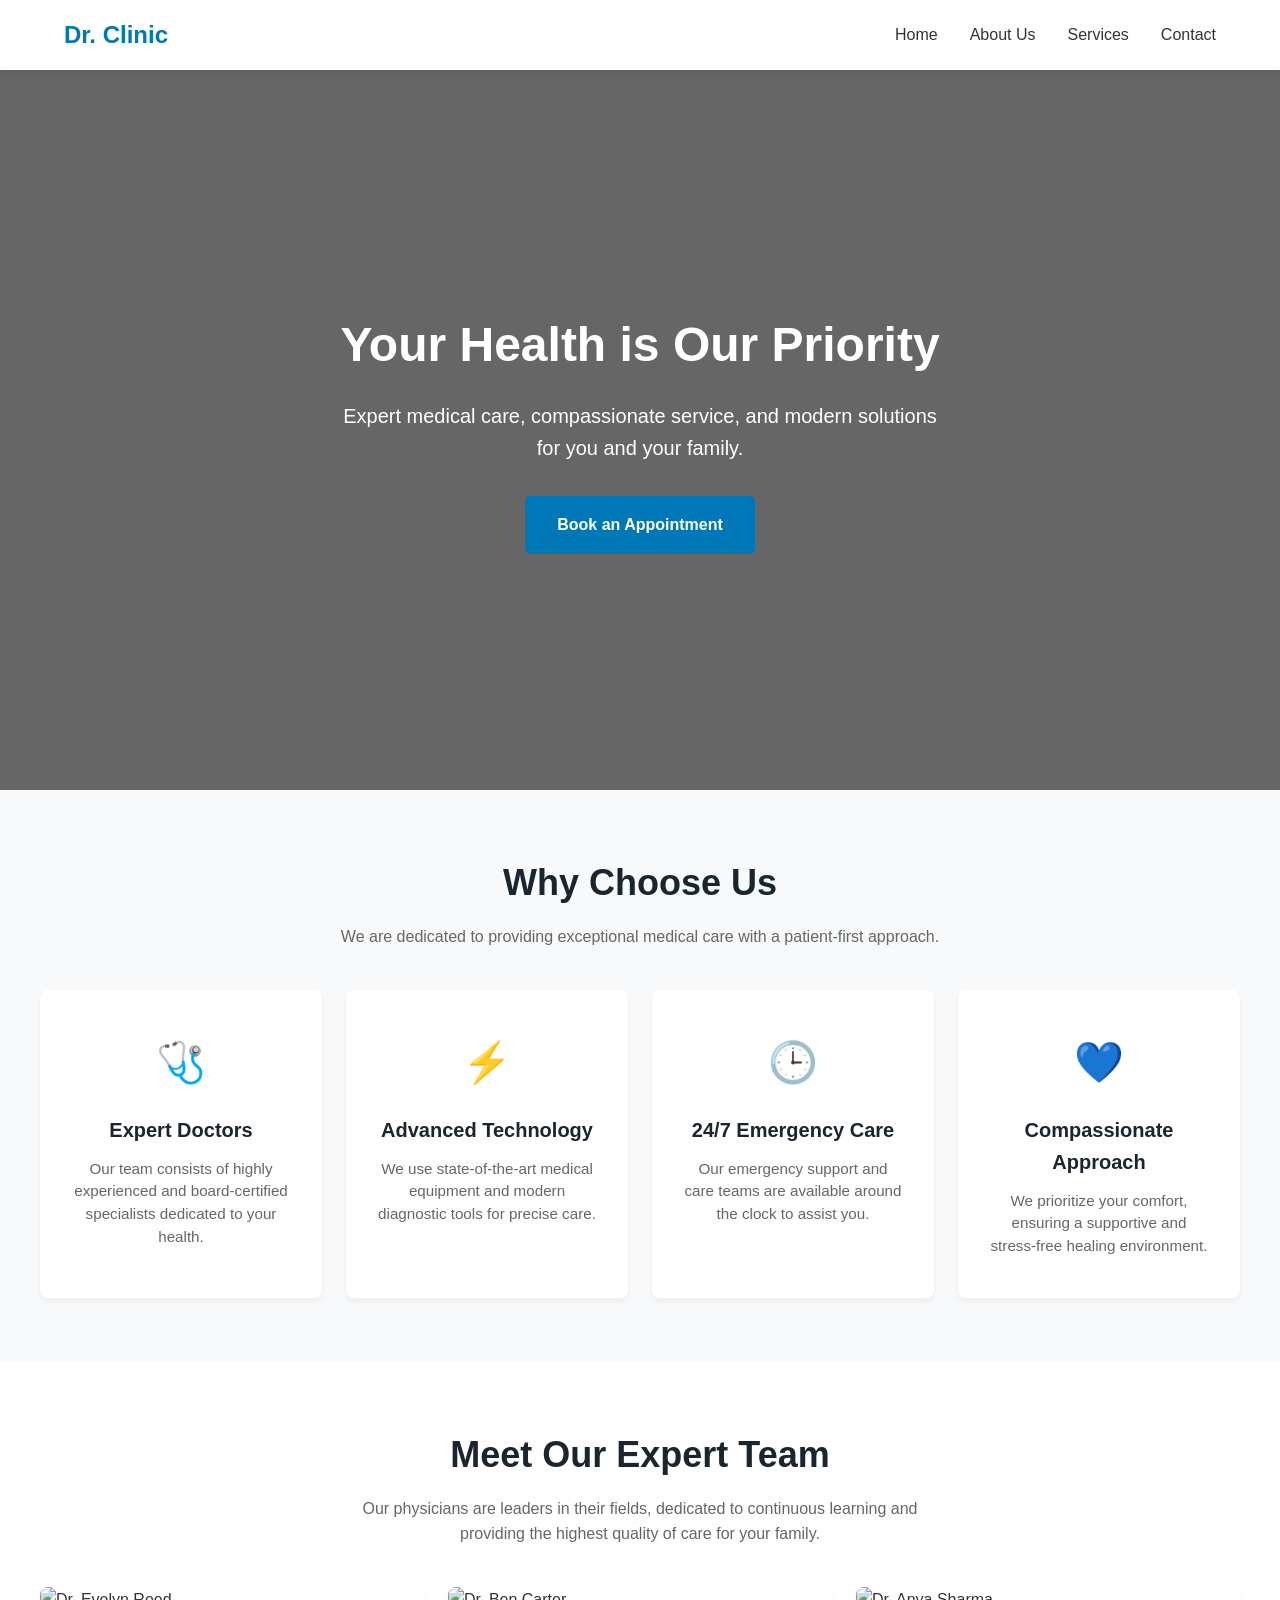
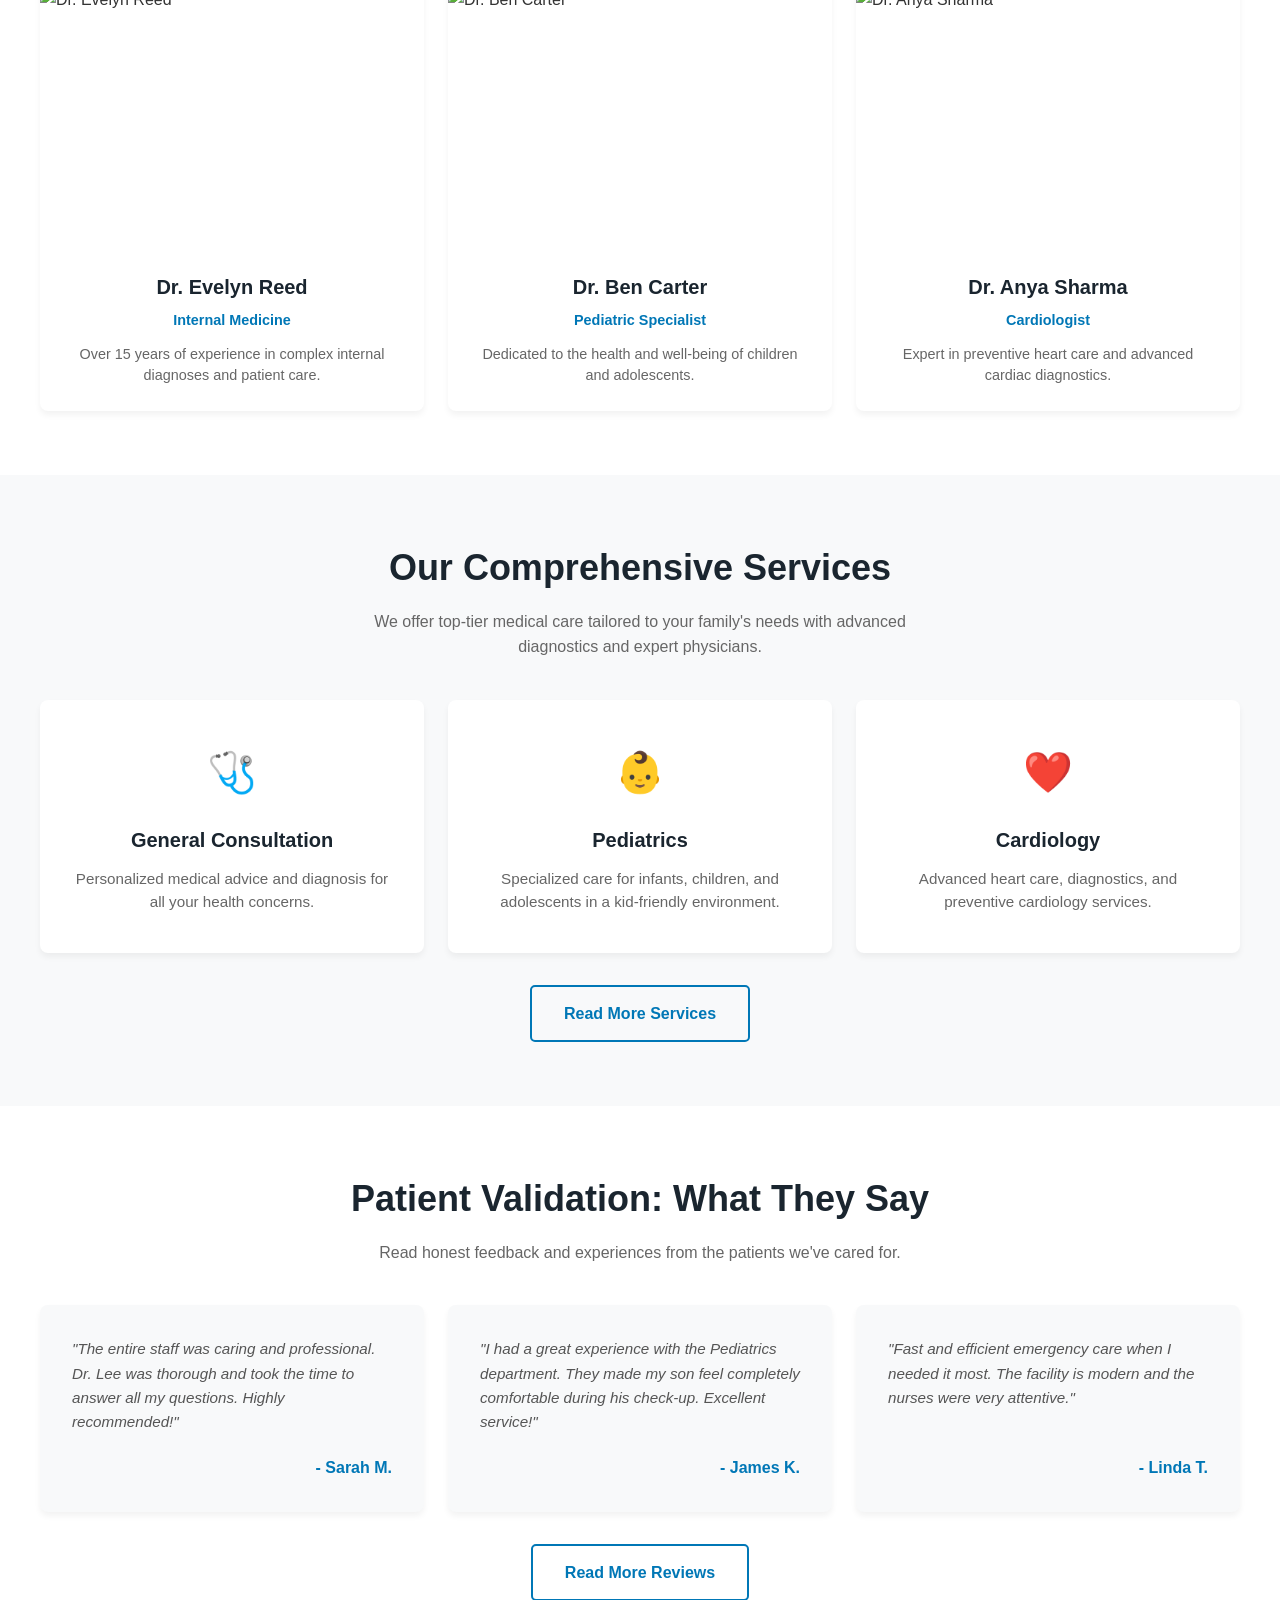
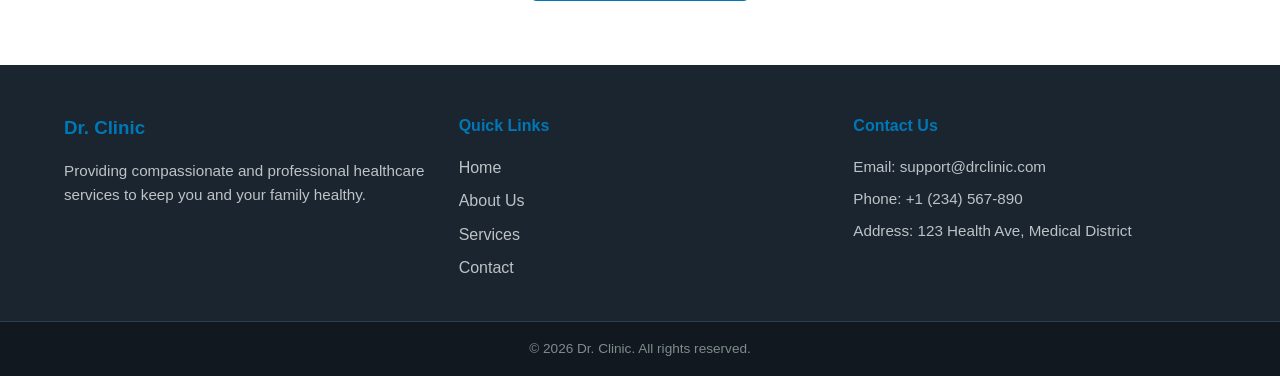
==== commit 88bbfb52: "add review" ====
--- a/index.html
+++ b/index.html
@@ -56,7 +56,8 @@
                     <div class="feature-card">
                         <div class="icon-box">🩺</div>
                         <h3>Expert Doctors</h3>
-                        <p>Our team consists of highly experienced and board-certified specialists dedicated to your health.</p>
+                        <p>Our team consists of highly experienced and board-certified specialists dedicated to your
+                            health.</p>
                     </div>
 
                     <!-- Feature 2 -->
@@ -88,14 +89,16 @@
             <div class="container">
                 <div class="section-header">
                     <h2>Meet Our Expert Team</h2>
-                    <p>Our physicians are leaders in their fields, dedicated to continuous learning and providing the highest quality of care for your family.</p>
+                    <p>Our physicians are leaders in their fields, dedicated to continuous learning and providing the
+                        highest quality of care for your family.</p>
                 </div>
 
                 <div class="team-grid">
                     <!-- Team Member 1 -->
                     <div class="team-card">
                         <div class="team-img-box">
-                            <img src="https://images.unsplash.com/photo-1559839734-2b71ea197ec2?auto=format&fit=crop&w=500&q=80" alt="Dr. Evelyn Reed">
+                            <img src="https://images.unsplash.com/photo-1559839734-2b71ea197ec2?auto=format&fit=crop&w=500&q=80"
+                                alt="Dr. Evelyn Reed">
                         </div>
                         <div class="team-content">
                             <h3>Dr. Evelyn Reed</h3>
@@ -107,7 +110,8 @@
                     <!-- Team Member 2 -->
                     <div class="team-card">
                         <div class="team-img-box">
-                            <img src="https://images.unsplash.com/photo-1622253692010-333f2da6031d?auto=format&fit=crop&w=500&q=80" alt="Dr. Ben Carter">
+                            <img src="https://images.unsplash.com/photo-1622253692010-333f2da6031d?auto=format&fit=crop&w=500&q=80"
+                                alt="Dr. Ben Carter">
                         </div>
                         <div class="team-content">
                             <h3>Dr. Ben Carter</h3>
@@ -119,7 +123,8 @@
                     <!-- Team Member 3 -->
                     <div class="team-card">
                         <div class="team-img-box">
-                            <img src="https://images.unsplash.com/photo-1612349317150-e413f6a5b16d?auto=format&fit=crop&w=500&q=80" alt="Dr. Anya Sharma">
+                            <img src="https://images.unsplash.com/photo-1612349317150-e413f6a5b16d?auto=format&fit=crop&w=500&q=80"
+                                alt="Dr. Anya Sharma">
                         </div>
                         <div class="team-content">
                             <h3>Dr. Anya Sharma</h3>
@@ -136,7 +141,8 @@
             <div class="container">
                 <div class="section-header">
                     <h2>Our Comprehensive Services</h2>
-                    <p>We offer top-tier medical care tailored to your family's needs with advanced diagnostics and expert physicians.</p>
+                    <p>We offer top-tier medical care tailored to your family's needs with advanced diagnostics and
+                        expert physicians.</p>
                 </div>
 
                 <div class="services-grid">
@@ -165,6 +171,44 @@
                 <!-- Read More Button Container -->
                 <div class="services-btn-container">
                     <a href="services.html" class="btn-secondary">Read More Services</a>
+                </div>
+            </div>
+        </section>
+
+        <!-- Patient Testimonials Section -->
+        <section class="testimonials-section" id="testimonials">
+            <div class="container">
+                <div class="section-header">
+                    <h2>Patient Validation: What They Say</h2>
+                    <p>Read honest feedback and experiences from the patients we've cared for.</p>
+                </div>
+
+                <div class="testimonials-grid">
+                    <!-- Review 1 -->
+                    <div class="testimonial-card">
+                        <p class="testimonial-text">"The entire staff was caring and professional. Dr. Lee was thorough
+                            and took the time to answer all my questions. Highly recommended!"</p>
+                        <h4 class="testimonial-author">- Sarah M.</h4>
+                    </div>
+
+                    <!-- Review 2 -->
+                    <div class="testimonial-card">
+                        <p class="testimonial-text">"I had a great experience with the Pediatrics department. They made
+                            my son feel completely comfortable during his check-up. Excellent service!"</p>
+                        <h4 class="testimonial-author">- James K.</h4>
+                    </div>
+
+                    <!-- Review 3 -->
+                    <div class="testimonial-card">
+                        <p class="testimonial-text">"Fast and efficient emergency care when I needed it most. The
+                            facility is modern and the nurses were very attentive."</p>
+                        <h4 class="testimonial-author">- Linda T.</h4>
+                    </div>
+                </div>
+
+                <!-- Read More Button -->
+                <div class="testimonials-btn-container">
+                    <a href="reviews.html" class="btn-secondary">Read More Reviews</a>
                 </div>
             </div>
         </section>
--- a/style.css
+++ b/style.css
@@ -253,6 +253,55 @@
 .btn-secondary:hover {
     background-color: #0077b6;
     color: #ffffff;
+}
+
+/* Testimonials Section */
+.testimonials-section {
+    padding: 4rem 1.5rem;
+    background-color: #ffffff;
+}
+
+.testimonials-grid {
+    display: grid;
+    grid-template-columns: repeat(auto-fit, minmax(280px, 1fr));
+    gap: 1.5rem;
+    margin-bottom: 2rem;
+}
+
+.testimonial-card {
+    background: #f8f9fa;
+    padding: 2rem;
+    border-radius: 8px;
+    box-shadow: 0 4px 6px rgba(0, 0, 0, 0.05);
+    display: flex;
+    flex-direction: column;
+    justify-content: space-between;
+    transition: transform 0.3s ease, box-shadow 0.3s ease;
+}
+
+.testimonial-card:hover {
+    transform: translateY(-5px);
+    box-shadow: 0 10px 15px rgba(0, 0, 0, 0.1);
+}
+
+.testimonial-text {
+    font-size: 0.95rem;
+    color: #555;
+    font-style: italic;
+    line-height: 1.6;
+    margin-bottom: 1.25rem;
+}
+
+.testimonial-author {
+    font-size: 1rem;
+    color: #0077b6;
+    font-weight: bold;
+    text-align: right;
+}
+
+.testimonials-btn-container {
+    text-align: center;
+    margin-top: 2rem;
 }
 
 /* Mobile Menu Toggle */
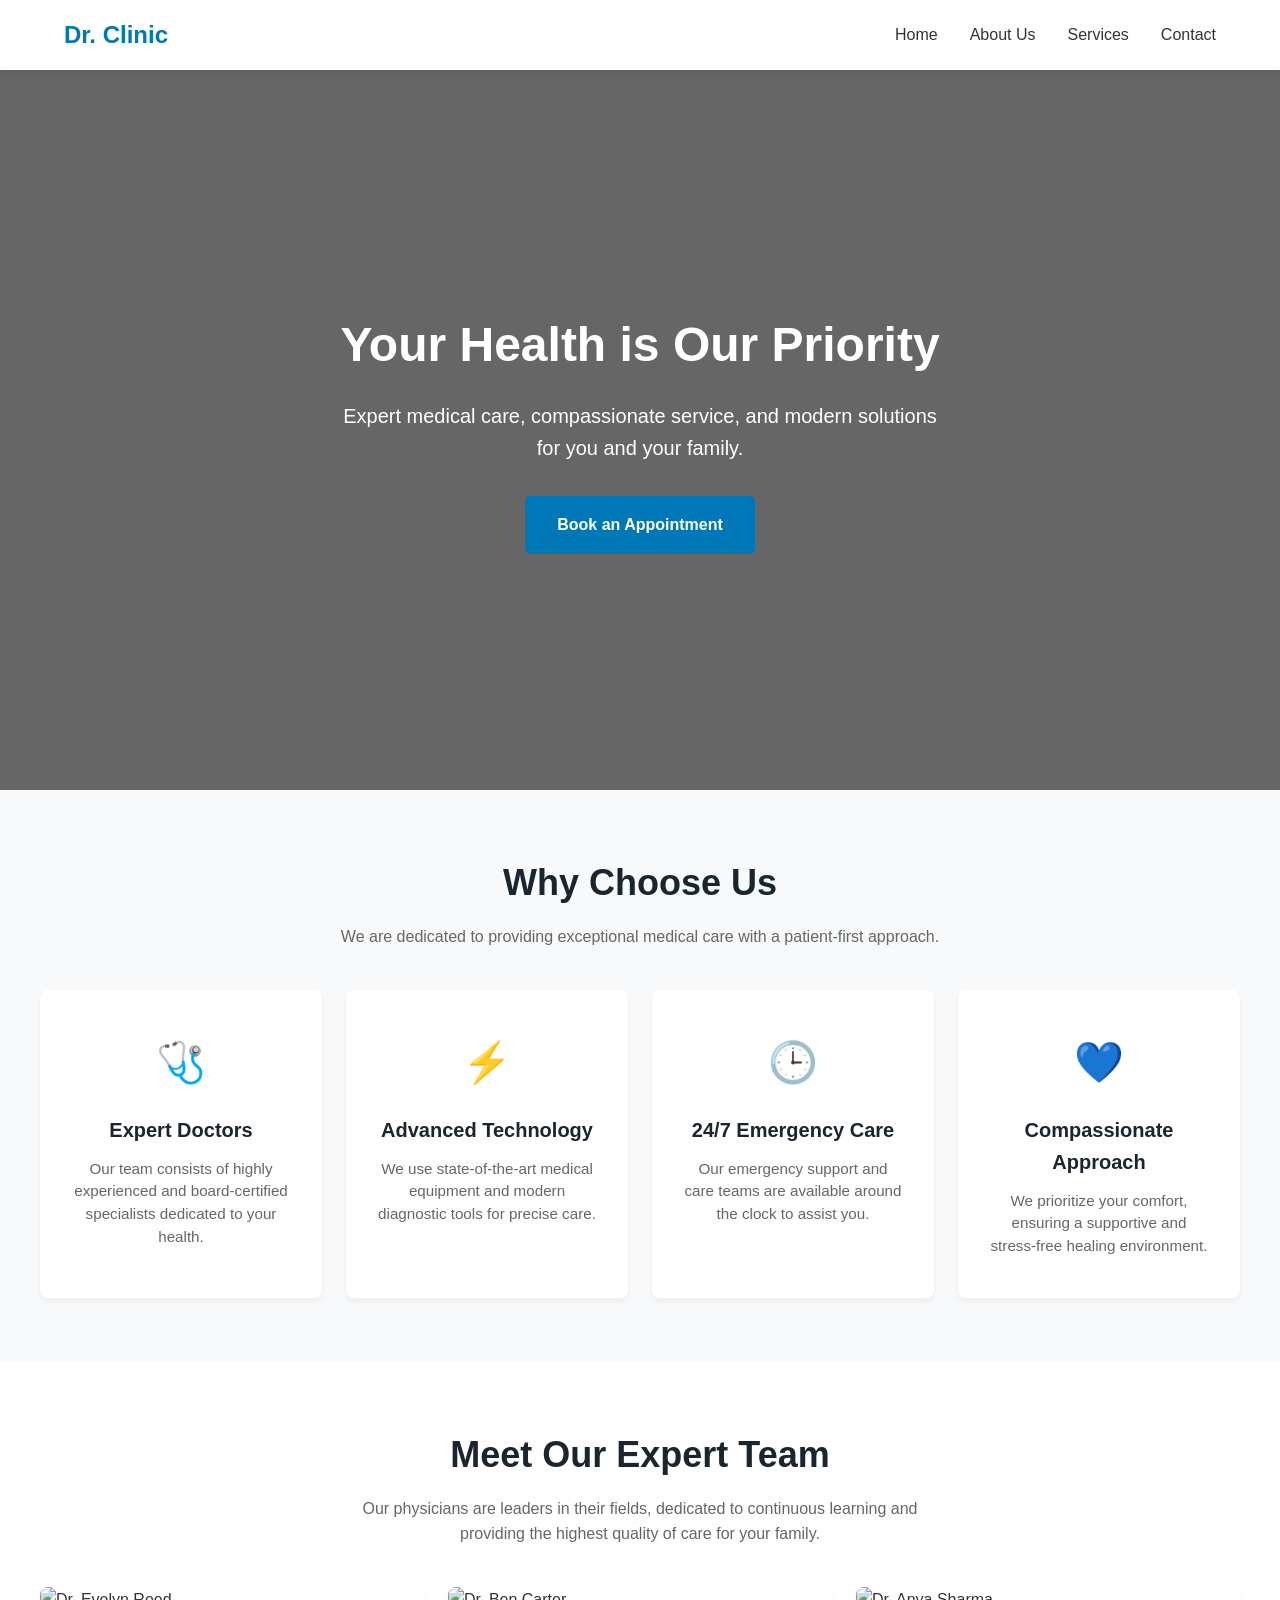
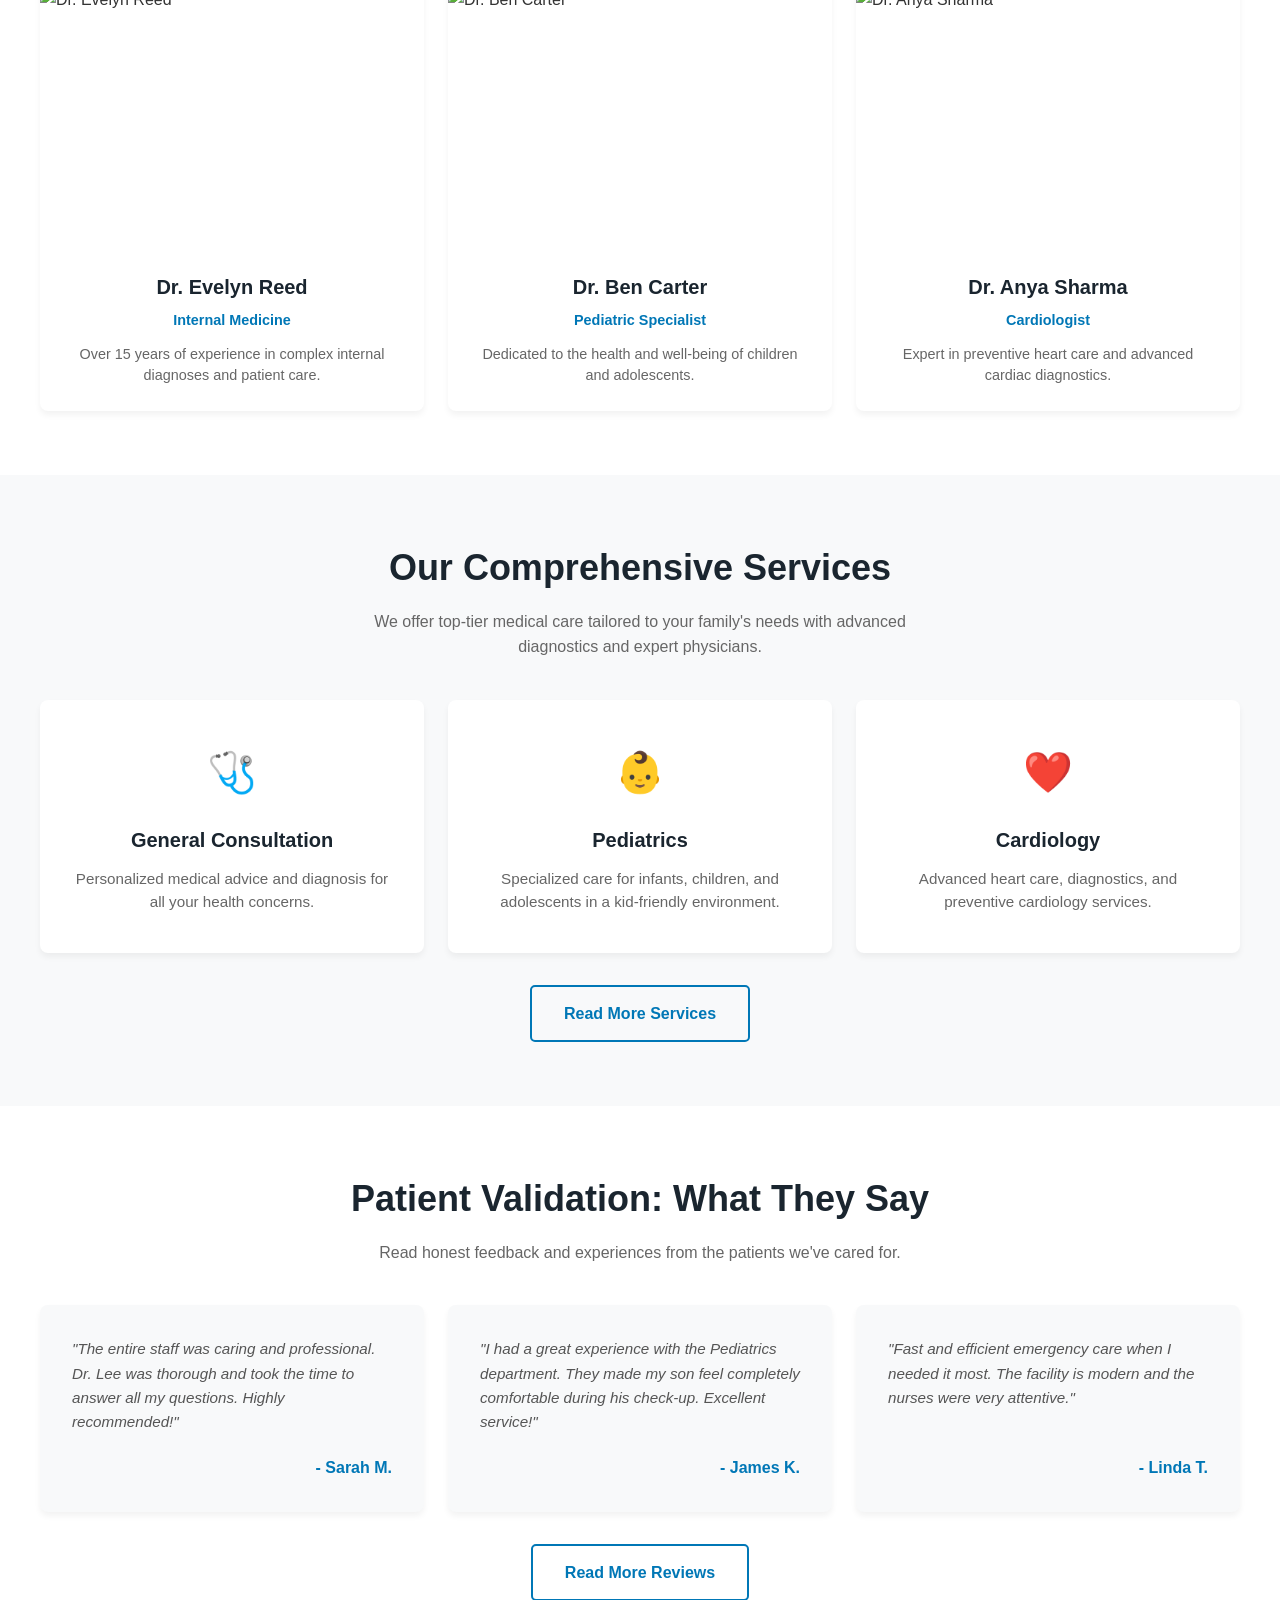
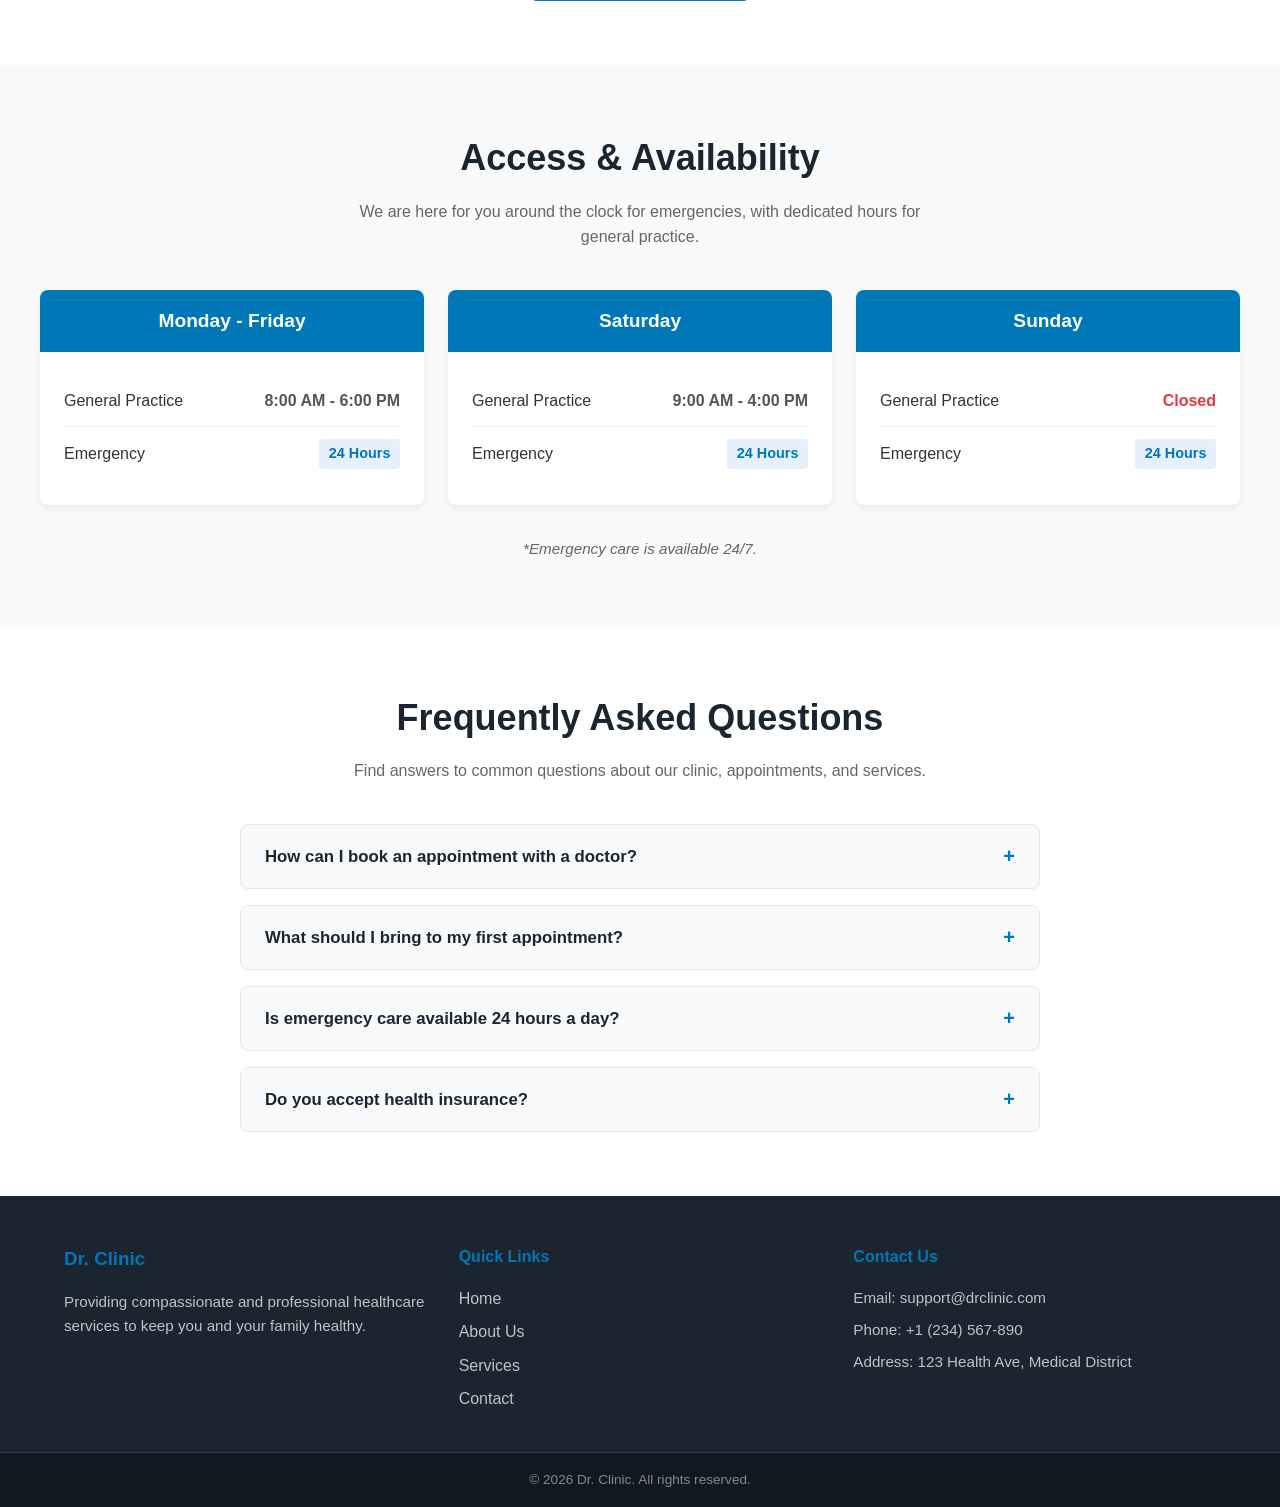
==== commit a65df4d1: "add FAQ" ====
--- a/index.html
+++ b/index.html
@@ -212,6 +212,135 @@
                 </div>
             </div>
         </section>
+
+        <!-- Access & Availability Section -->
+        <section class="availability-section" id="availability">
+            <div class="container">
+                <div class="section-header">
+                    <h2>Access & Availability</h2>
+                    <p>We are here for you around the clock for emergencies, with dedicated hours for general practice.
+                    </p>
+                </div>
+
+                <div class="availability-grid">
+                    <!-- Monday - Friday -->
+                    <div class="availability-card">
+                        <div class="day-header">
+                            <h3>Monday - Friday</h3>
+                        </div>
+                        <ul class="hours-list">
+                            <li>
+                                <span class="service-type">General Practice</span>
+                                <span class="time">8:00 AM - 6:00 PM</span>
+                            </li>
+                            <li>
+                                <span class="service-type">Emergency</span>
+                                <span class="time highlight">24 Hours</span>
+                            </li>
+                        </ul>
+                    </div>
+
+                    <!-- Saturday -->
+                    <div class="availability-card">
+                        <div class="day-header">
+                            <h3>Saturday</h3>
+                        </div>
+                        <ul class="hours-list">
+                            <li>
+                                <span class="service-type">General Practice</span>
+                                <span class="time">9:00 AM - 4:00 PM</span>
+                            </li>
+                            <li>
+                                <span class="service-type">Emergency</span>
+                                <span class="time highlight">24 Hours</span>
+                            </li>
+                        </ul>
+                    </div>
+
+                    <!-- Sunday -->
+                    <div class="availability-card">
+                        <div class="day-header">
+                            <h3>Sunday</h3>
+                        </div>
+                        <ul class="hours-list">
+                            <li>
+                                <span class="service-type">General Practice</span>
+                                <span class="time closed">Closed</span>
+                            </li>
+                            <li>
+                                <span class="service-type">Emergency</span>
+                                <span class="time highlight">24 Hours</span>
+                            </li>
+                        </ul>
+                    </div>
+                </div>
+
+                <div class="availability-note">
+                    <p>*Emergency care is available 24/7.</p>
+                </div>
+            </div>
+        </section>
+
+        <!-- FAQ Section -->
+        <section class="faq-section" id="faq">
+            <div class="container">
+                <div class="section-header">
+                    <h2>Frequently Asked Questions</h2>
+                    <p>Find answers to common questions about our clinic, appointments, and services.</p>
+                </div>
+
+                <div class="faq-container">
+                    <!-- FAQ Item 1 -->
+                    <div class="faq-item">
+                        <button class="faq-question">
+                            <span>How can I book an appointment with a doctor?</span>
+                            <span class="faq-icon">+</span>
+                        </button>
+                        <div class="faq-answer">
+                            <p>You can easily book an appointment online by clicking the "Book an Appointment" button on
+                                our homepage, or by calling our front desk directly at +1 (234) 567-890.</p>
+                        </div>
+                    </div>
+
+                    <!-- FAQ Item 2 -->
+                    <div class="faq-item">
+                        <button class="faq-question">
+                            <span>What should I bring to my first appointment?</span>
+                            <span class="faq-icon">+</span>
+                        </button>
+                        <div class="faq-answer">
+                            <p>Please bring a valid photo ID, your health insurance card, a list of any medications you
+                                are currently taking, and any relevant past medical records or test results.</p>
+                        </div>
+                    </div>
+
+                    <!-- FAQ Item 3 -->
+                    <div class="faq-item">
+                        <button class="faq-question">
+                            <span>Is emergency care available 24 hours a day?</span>
+                            <span class="faq-icon">+</span>
+                        </button>
+                        <div class="faq-answer">
+                            <p>Yes, our emergency care department is fully staffed and operational 24 hours a day, 7
+                                days a week, including holidays.</p>
+                        </div>
+                    </div>
+
+                    <!-- FAQ Item 4 -->
+                    <div class="faq-item">
+                        <button class="faq-question">
+                            <span>Do you accept health insurance?</span>
+                            <span class="faq-icon">+</span>
+                        </button>
+                        <div class="faq-answer">
+                            <p>We accept a wide range of major health insurance providers. We recommend calling our
+                                billing department or your insurance carrier beforehand to verify your specific
+                                coverage.</p>
+                        </div>
+                    </div>
+                </div>
+            </div>
+        </section>
     </main>
 
     <footer class="site-footer" id="contact">
--- a/style.css
+++ b/style.css
@@ -230,6 +230,168 @@
     font-size: 0.9rem;
     color: #666;
     line-height: 1.5;
+}
+
+/* Access & Availability Section */
+.availability-section {
+    padding: 4rem 1.5rem;
+    background-color: #f8f9fa;
+}
+
+.availability-grid {
+    display: grid;
+    grid-template-columns: repeat(auto-fit, minmax(280px, 1fr));
+    gap: 1.5rem;
+    margin-bottom: 2rem;
+}
+
+.availability-card {
+    background: #ffffff;
+    border-radius: 8px;
+    box-shadow: 0 4px 6px rgba(0, 0, 0, 0.05);
+    overflow: hidden;
+    transition: transform 0.3s ease, box-shadow 0.3s ease;
+}
+
+.availability-card:hover {
+    transform: translateY(-5px);
+    box-shadow: 0 10px 15px rgba(0, 0, 0, 0.1);
+}
+
+.day-header {
+    background-color: #0077b6;
+    color: #ffffff;
+    padding: 1rem 1.5rem;
+    text-align: center;
+}
+
+.day-header h3 {
+    font-size: 1.2rem;
+    margin: 0;
+}
+
+.hours-list {
+    list-style: none;
+    padding: 1.5rem;
+    margin: 0;
+}
+
+.hours-list li {
+    display: flex;
+    justify-content: space-between;
+    align-items: center;
+    padding: 0.75rem 0;
+    border-bottom: 1px solid #edf2f7;
+}
+
+.hours-list li:last-child {
+    border-bottom: none;
+}
+
+.service-type {
+    font-weight: 500;
+    color: #333;
+}
+
+.time {
+    font-weight: 600;
+    color: #555;
+}
+
+.time.highlight {
+    color: #0077b6;
+    background-color: #e6f0fa;
+    padding: 0.2rem 0.6rem;
+    border-radius: 4px;
+    font-size: 0.9rem;
+}
+
+.time.closed {
+    color: #e63946;
+}
+
+.availability-note {
+    text-align: center;
+    margin-top: 1.5rem;
+}
+
+.availability-note p {
+    font-size: 0.95rem;
+    color: #666;
+    font-style: italic;
+}
+
+/* FAQ Section */
+.faq-section {
+    padding: 4rem 1.5rem;
+    background-color: #ffffff;
+}
+
+.faq-container {
+    max-width: 800px;
+    margin: 0 auto;
+    display: flex;
+    flex-direction: column;
+    gap: 1rem;
+}
+
+.faq-item {
+    background: #f8f9fa;
+    border: 1px solid #e2e8f0;
+    border-radius: 8px;
+    overflow: hidden;
+    transition: box-shadow 0.3s ease;
+}
+
+.faq-item:hover {
+    box-shadow: 0 4px 6px rgba(0, 0, 0, 0.05);
+}
+
+.faq-question {
+    width: 100%;
+    background: none;
+    border: none;
+    padding: 1.25rem 1.5rem;
+    display: flex;
+    justify-content: space-between;
+    align-items: center;
+    font-size: 1.05rem;
+    font-weight: 600;
+    color: #1a252f;
+    text-align: left;
+    cursor: pointer;
+    transition: color 0.3s ease;
+}
+
+.faq-question:hover {
+    color: #0077b6;
+}
+
+.faq-icon {
+    font-size: 1.25rem;
+    font-weight: bold;
+    color: #0077b6;
+    transition: transform 0.3s ease;
+}
+
+.faq-answer {
+    max-height: 0;
+    overflow: hidden;
+    padding: 0 1.5rem;
+    transition: max-height 0.3s ease-in-out, padding 0.3s ease-in-out;
+    color: #555;
+    font-size: 0.95rem;
+    line-height: 1.6;
+}
+
+/* Active State for Accordion */
+.faq-item.active .faq-answer {
+    max-height: 200px;
+    padding-bottom: 1.25rem;
+}
+
+.faq-item.active .faq-icon {
+    transform: rotate(45deg);
 }
 
 /* Services Button Styling */
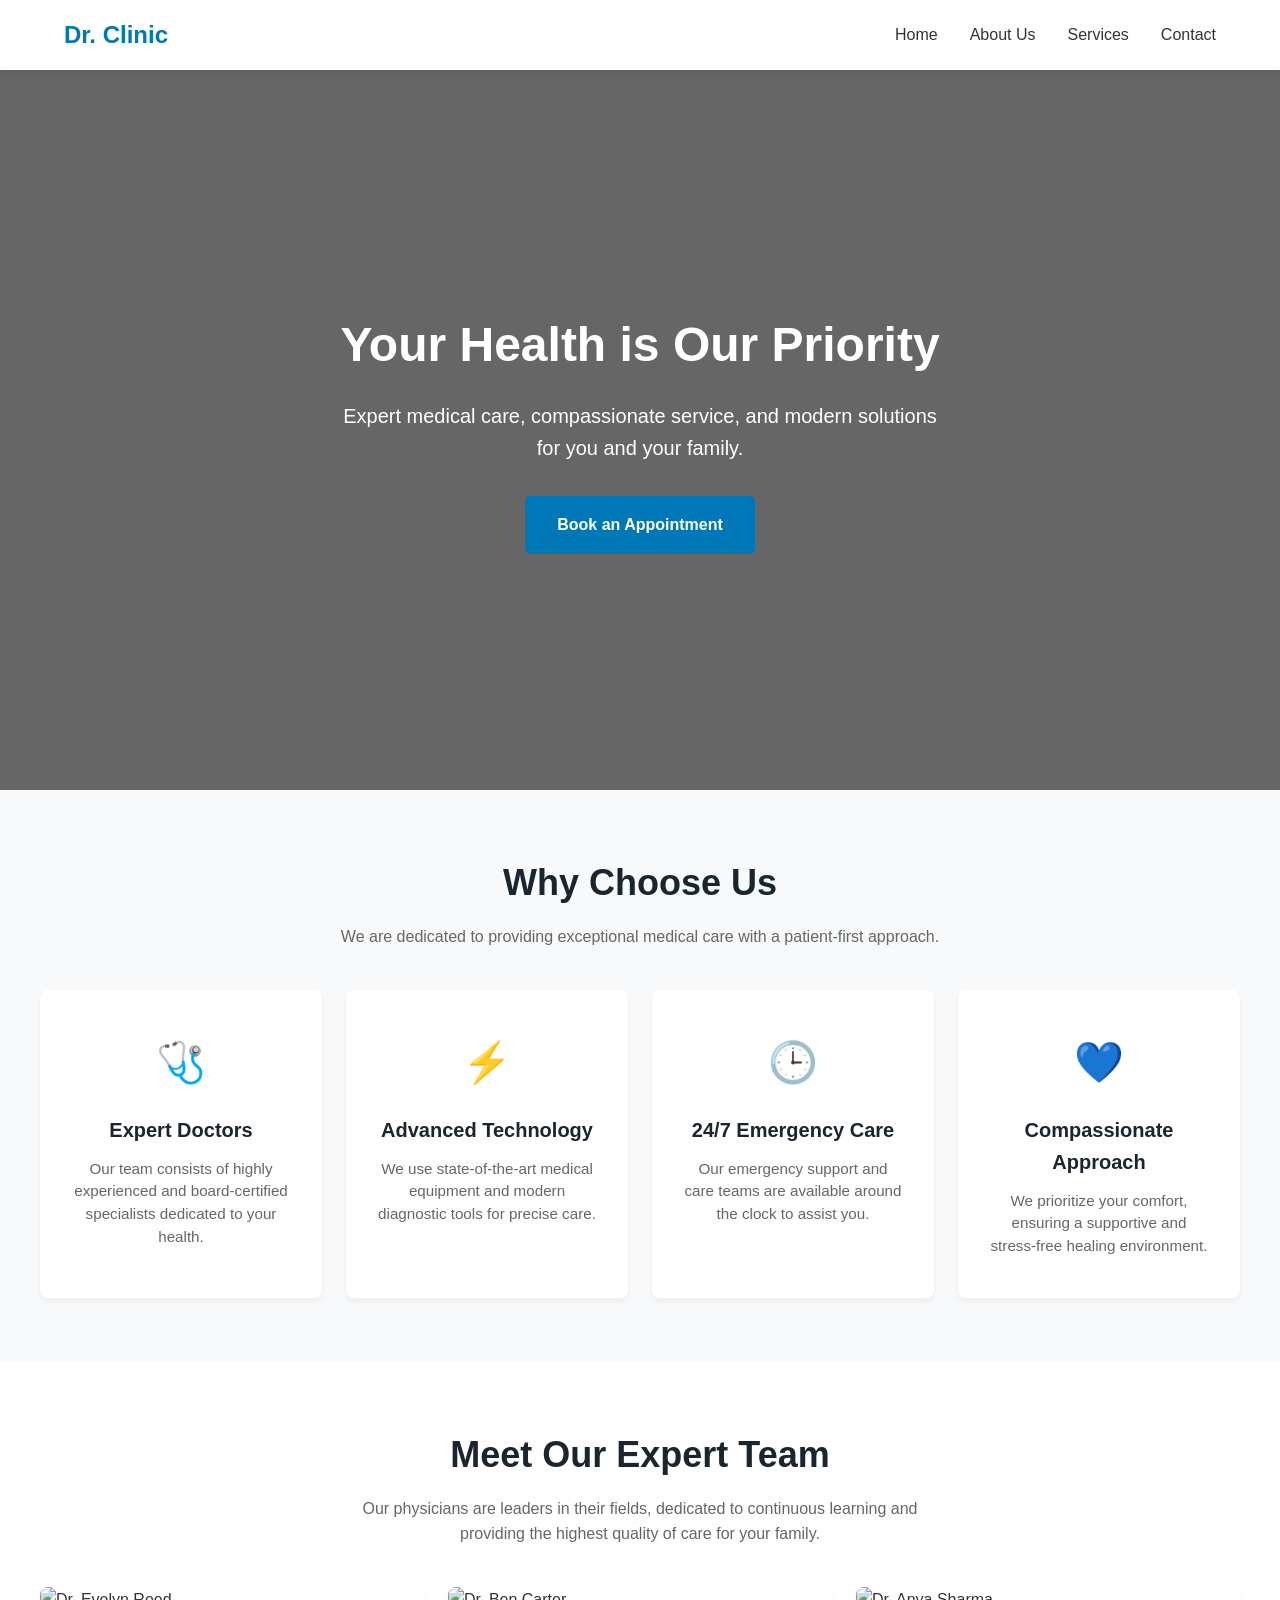
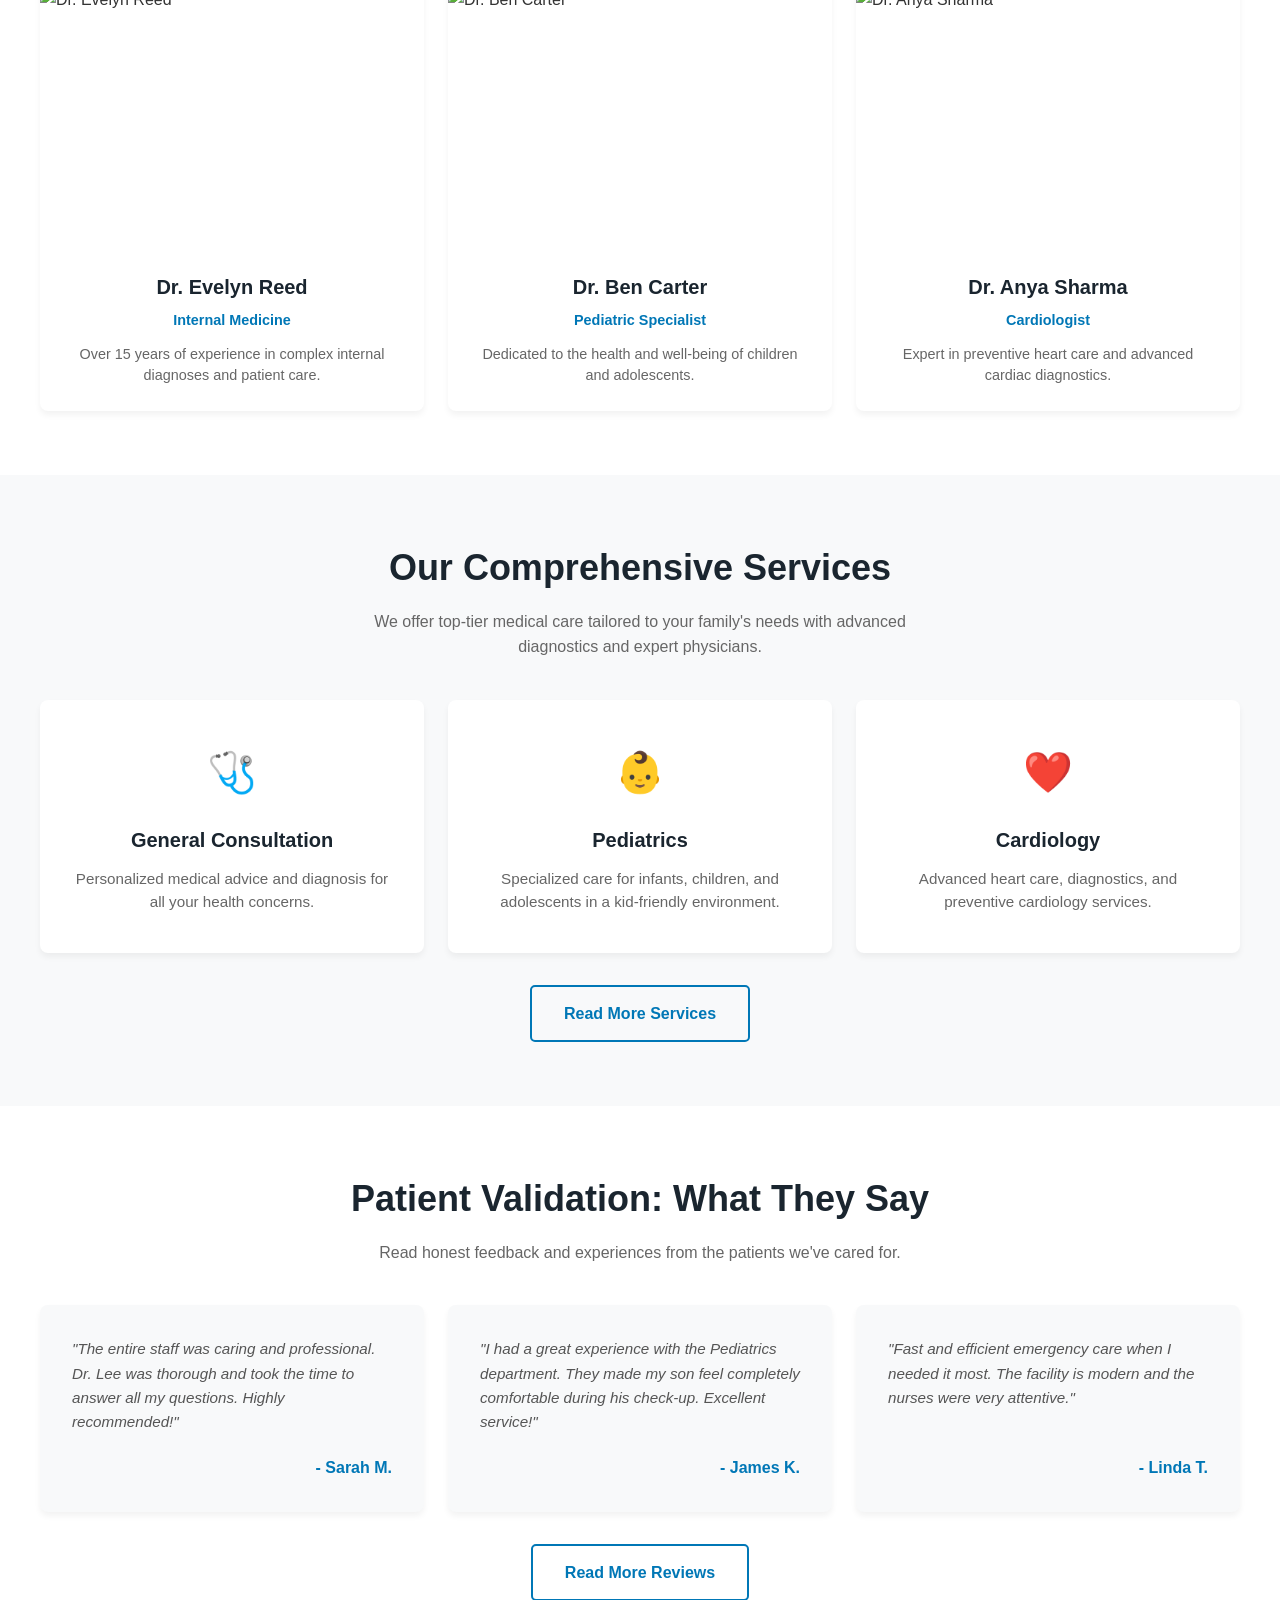
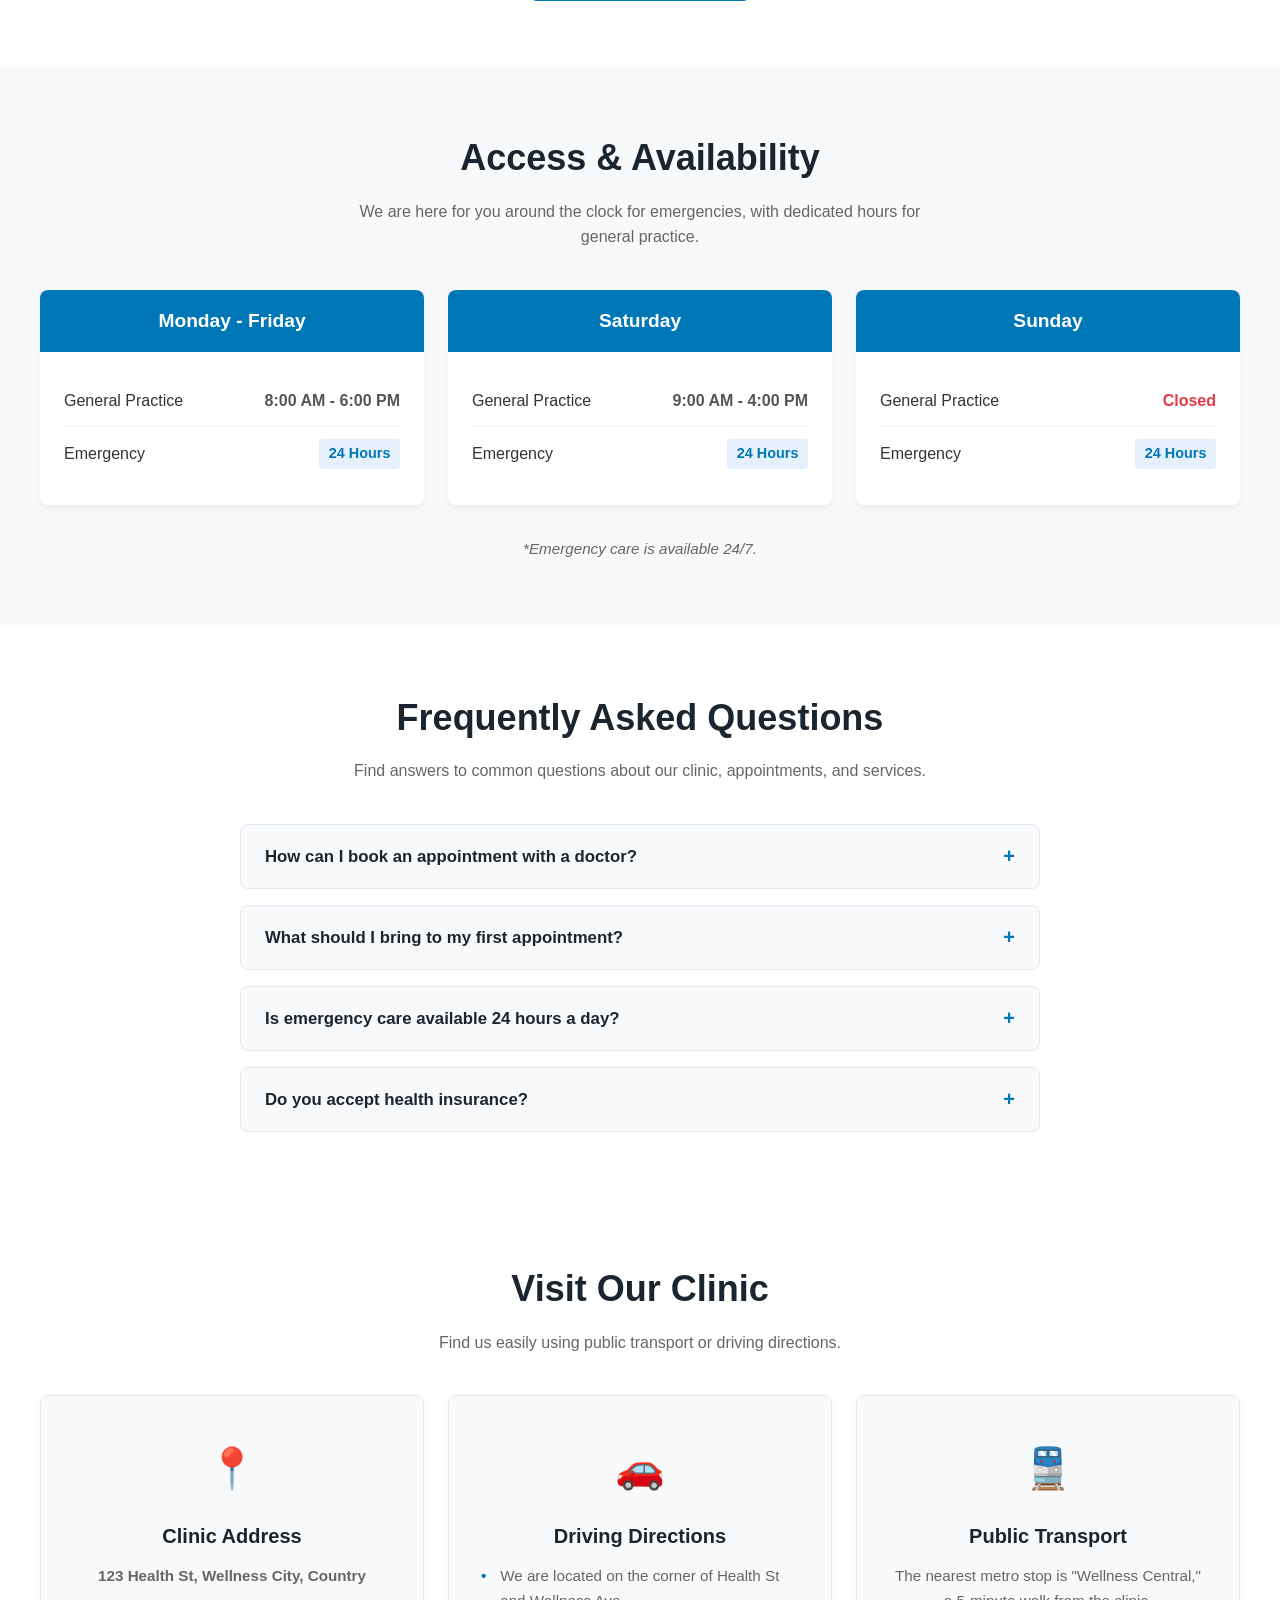
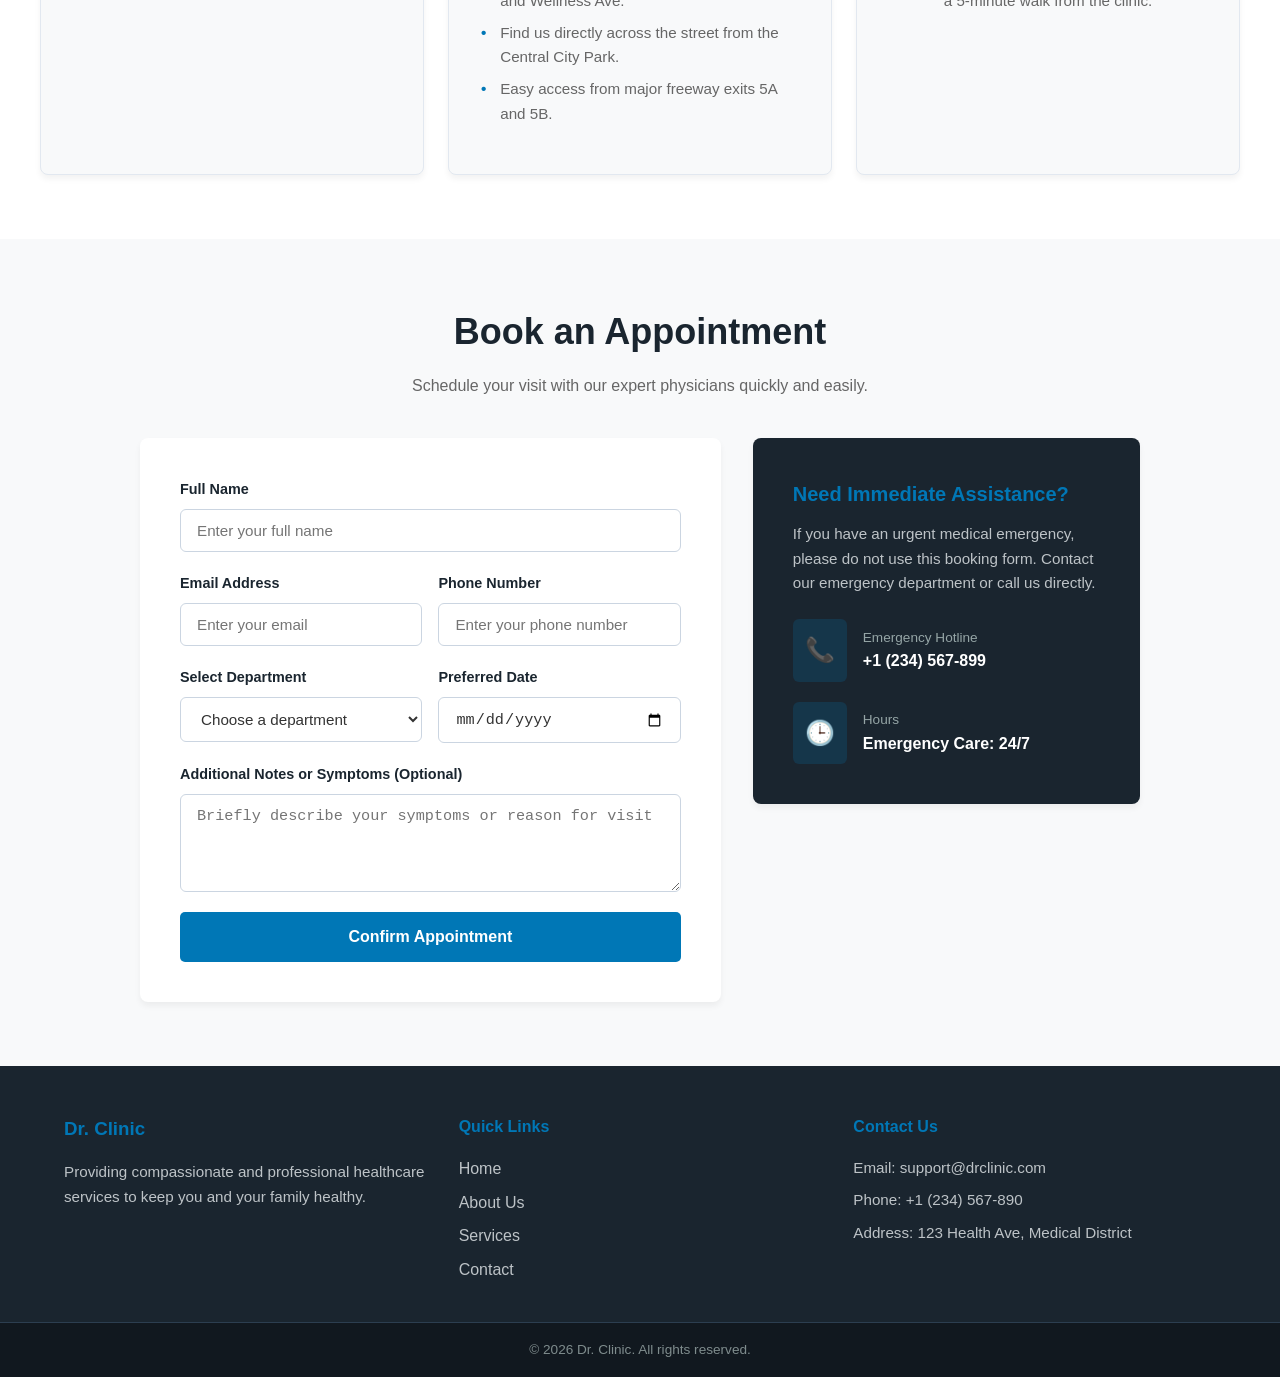
==== commit bd154e46: "complet page" ====
--- a/index.html
+++ b/index.html
@@ -341,6 +341,124 @@
                 </div>
             </div>
         </section>
+
+        <!-- Visit Our Clinic Section -->
+        <section class="visit-section" id="visit">
+            <div class="container">
+                <div class="section-header">
+                    <h2>Visit Our Clinic</h2>
+                    <p>Find us easily using public transport or driving directions.</p>
+                </div>
+
+                <div class="visit-grid">
+                    <!-- Clinic Address Card -->
+                    <div class="visit-card">
+                        <div class="visit-icon">📍</div>
+                        <h3>Clinic Address</h3>
+                        <p class="address-text">123 Health St, Wellness City, Country</p>
+                    </div>
+
+                    <!-- Driving Directions Card -->
+                    <div class="visit-card">
+                        <div class="visit-icon">🚗</div>
+                        <h3>Driving Directions</h3>
+                        <ul class="visit-list">
+                            <li>We are located on the corner of Health St and Wellness Ave.</li>
+                            <li>Find us directly across the street from the Central City Park.</li>
+                            <li>Easy access from major freeway exits 5A and 5B.</li>
+                        </ul>
+                    </div>
+
+                    <!-- Public Transport Card -->
+                    <div class="visit-card">
+                        <div class="visit-icon">🚆</div>
+                        <h3>Public Transport</h3>
+                        <p>The nearest metro stop is "Wellness Central," a 5-minute walk from the clinic.</p>
+                    </div>
+                </div>
+            </div>
+        </section>
+
+        <!-- Booking Section -->
+        <section class="booking-section" id="booking">
+            <div class="container">
+                <div class="section-header">
+                    <h2>Book an Appointment</h2>
+                    <p>Schedule your visit with our expert physicians quickly and easily.</p>
+                </div>
+
+                <div class="booking-wrapper">
+                    <!-- Appointment Form -->
+                    <div class="booking-form-container">
+                        <form class="appointment-form" id="appointmentForm">
+                            <div class="form-group">
+                                <label for="fullName">Full Name</label>
+                                <input type="text" id="fullName" name="fullName" placeholder="Enter your full name"
+                                    required>
+                            </div>
+
+                            <div class="form-row">
+                                <div class="form-group">
+                                    <label for="email">Email Address</label>
+                                    <input type="email" id="email" name="email" placeholder="Enter your email" required>
+                                </div>
+                                <div class="form-group">
+                                    <label for="phone">Phone Number</label>
+                                    <input type="tel" id="phone" name="phone" placeholder="Enter your phone number"
+                                        required>
+                                </div>
+                            </div>
+
+                            <div class="form-row">
+                                <div class="form-group">
+                                    <label for="department">Select Department</label>
+                                    <select id="department" name="department" required>
+                                        <option value="" disabled selected>Choose a department</option>
+                                        <option value="general">General Consultation</option>
+                                        <option value="pediatrics">Pediatrics</option>
+                                        <option value="cardiology">Cardiology</option>
+                                        <option value="emergency">Emergency Care</option>
+                                    </select>
+                                </div>
+                                <div class="form-group">
+                                    <label for="date">Preferred Date</label>
+                                    <input type="date" id="date" name="date" required>
+                                </div>
+                            </div>
+
+                            <div class="form-group">
+                                <label for="message">Additional Notes or Symptoms (Optional)</label>
+                                <textarea id="message" name="message" rows="4"
+                                    placeholder="Briefly describe your symptoms or reason for visit"></textarea>
+                            </div>
+
+                            <button type="submit" class="btn-primary form-submit-btn">Confirm Appointment</button>
+                        </form>
+                    </div>
+
+                    <!-- Booking Info Card -->
+                    <div class="booking-info-card">
+                        <h3>Need Immediate Assistance?</h3>
+                        <p>If you have an urgent medical emergency, please do not use this booking form. Contact our
+                            emergency department or call us directly.</p>
+                        <div class="info-contact-item">
+                            <span class="info-icon">📞</span>
+                            <div>
+                                <span class="info-label">Emergency Hotline</span>
+                                <span class="info-value">+1 (234) 567-899</span>
+                            </div>
+                        </div>
+                        <div class="info-contact-item">
+                            <span class="info-icon">🕒</span>
+                            <div>
+                                <span class="info-label">Hours</span>
+                                <span class="info-value">Emergency Care: 24/7</span>
+                            </div>
+                        </div>
+                    </div>
+                </div>
+            </div>
+        </section>
     </main>
 
     <footer class="site-footer" id="contact">
--- a/style.css
+++ b/style.css
@@ -415,6 +415,220 @@
 .btn-secondary:hover {
     background-color: #0077b6;
     color: #ffffff;
+}
+
+/* Visit Our Clinic Section */
+.visit-section {
+    padding: 4rem 1.5rem;
+    background-color: #ffffff;
+}
+
+.visit-grid {
+    display: grid;
+    grid-template-columns: repeat(auto-fit, minmax(280px, 1fr));
+    gap: 1.5rem;
+}
+
+.visit-card {
+    background: #f8f9fa;
+    border: 1px solid #e2e8f0;
+    border-radius: 8px;
+    padding: 2.5rem 2rem;
+    text-align: center;
+    box-shadow: 0 4px 6px rgba(0, 0, 0, 0.05);
+    transition: transform 0.3s ease, box-shadow 0.3s ease;
+    display: flex;
+    flex-direction: column;
+    align-items: center;
+}
+
+.visit-card:hover {
+    transform: translateY(-5px);
+    box-shadow: 0 10px 15px rgba(0, 0, 0, 0.1);
+}
+
+.visit-icon {
+    font-size: 2.5rem;
+    margin-bottom: 1.25rem;
+}
+
+.visit-card h3 {
+    font-size: 1.25rem;
+    color: #1a252f;
+    margin-bottom: 0.75rem;
+}
+
+.visit-card p,
+.visit-list {
+    font-size: 0.95rem;
+    color: #666;
+    line-height: 1.6;
+}
+
+.address-text {
+    font-weight: 600;
+    color: #0077b6;
+}
+
+.visit-list {
+    list-style: none;
+    padding: 0;
+    margin: 0;
+    text-align: left;
+    width: 100%;
+}
+
+.visit-list li {
+    position: relative;
+    padding-left: 1.2rem;
+    margin-bottom: 0.5rem;
+}
+
+.visit-list li::before {
+    content: "•";
+    color: #0077b6;
+    font-weight: bold;
+    position: absolute;
+    left: 0;
+}
+
+/* Booking Section */
+.booking-section {
+    padding: 4rem 1.5rem;
+    background-color: #f8f9fa;
+}
+
+.booking-wrapper {
+    max-width: 1000px;
+    margin: 0 auto;
+    display: grid;
+    grid-template-columns: 1.5fr 1fr;
+    gap: 2rem;
+    align-items: start;
+}
+
+.booking-form-container,
+.booking-info-card {
+    background: #ffffff;
+    padding: 2.5rem;
+    border-radius: 8px;
+    box-shadow: 0 4px 6px rgba(0, 0, 0, 0.05);
+}
+
+.appointment-form {
+    display: flex;
+    flex-direction: column;
+    gap: 1.25rem;
+}
+
+.form-row {
+    display: grid;
+    grid-template-columns: 1fr 1fr;
+    gap: 1rem;
+}
+
+.form-group {
+    display: flex;
+    flex-direction: column;
+    gap: 0.5rem;
+}
+
+.form-group label {
+    font-size: 0.9rem;
+    font-weight: 600;
+    color: #1a252f;
+}
+
+.form-group input,
+.form-group select,
+.form-group textarea {
+    width: 100%;
+    padding: 0.75rem 1rem;
+    border: 1px solid #cbd5e1;
+    border-radius: 6px;
+    font-size: 0.95rem;
+    color: #333;
+    background-color: #fff;
+    transition: border-color 0.3s ease, box-shadow 0.3s ease;
+}
+
+.form-group input:focus,
+.form-group select:focus,
+.form-group textarea:focus {
+    outline: none;
+    border-color: #0077b6;
+    box-shadow: 0 0 0 3px rgba(0, 119, 182, 0.15);
+}
+
+.form-submit-btn {
+    width: 100%;
+    border: none;
+    cursor: pointer;
+    font-size: 1rem;
+    text-align: center;
+}
+
+/* Booking Info Card */
+.booking-info-card {
+    background: #1a252f;
+    color: #ffffff;
+}
+
+.booking-info-card h3 {
+    color: #0077b6;
+    font-size: 1.25rem;
+    margin-bottom: 0.75rem;
+}
+
+.booking-info-card p {
+    font-size: 0.95rem;
+    color: #bdc3c7;
+    line-height: 1.6;
+    margin-bottom: 1.5rem;
+}
+
+.info-contact-item {
+    display: flex;
+    align-items: center;
+    gap: 1rem;
+    margin-bottom: 1.25rem;
+}
+
+.info-contact-item:last-child {
+    margin-bottom: 0;
+}
+
+.info-icon {
+    font-size: 1.5rem;
+    background: rgba(0, 119, 182, 0.2);
+    padding: 0.75rem;
+    border-radius: 6px;
+}
+
+.info-label {
+    display: block;
+    font-size: 0.85rem;
+    color: #95a5a6;
+}
+
+.info-value {
+    display: block;
+    font-size: 1rem;
+    font-weight: 600;
+    color: #ffffff;
+}
+
+/* Responsive breakpoint for booking layout */
+@media (max-width: 900px) {
+    .booking-wrapper {
+        grid-template-columns: 1fr;
+    }
+}
+
+@media (max-width: 576px) {
+    .form-row {
+        grid-template-columns: 1fr;
+    }
 }
 
 /* Testimonials Section */
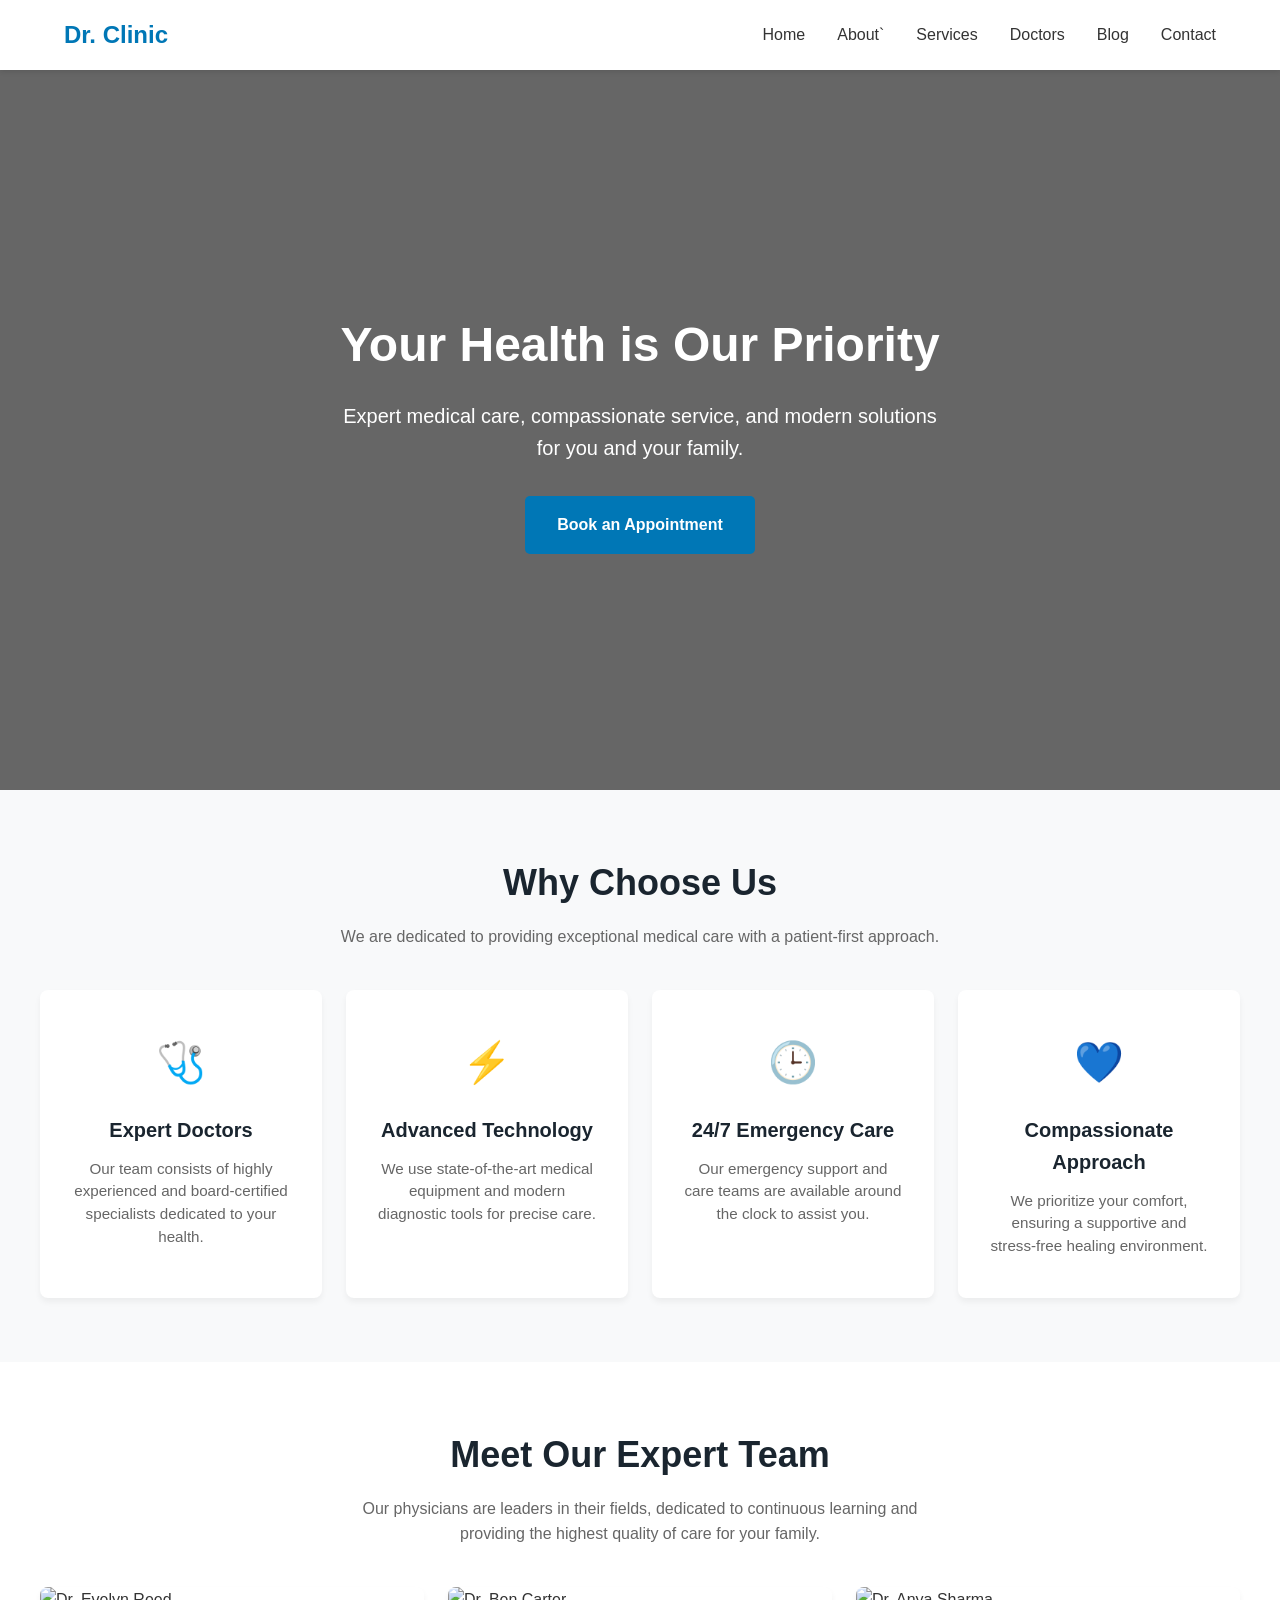
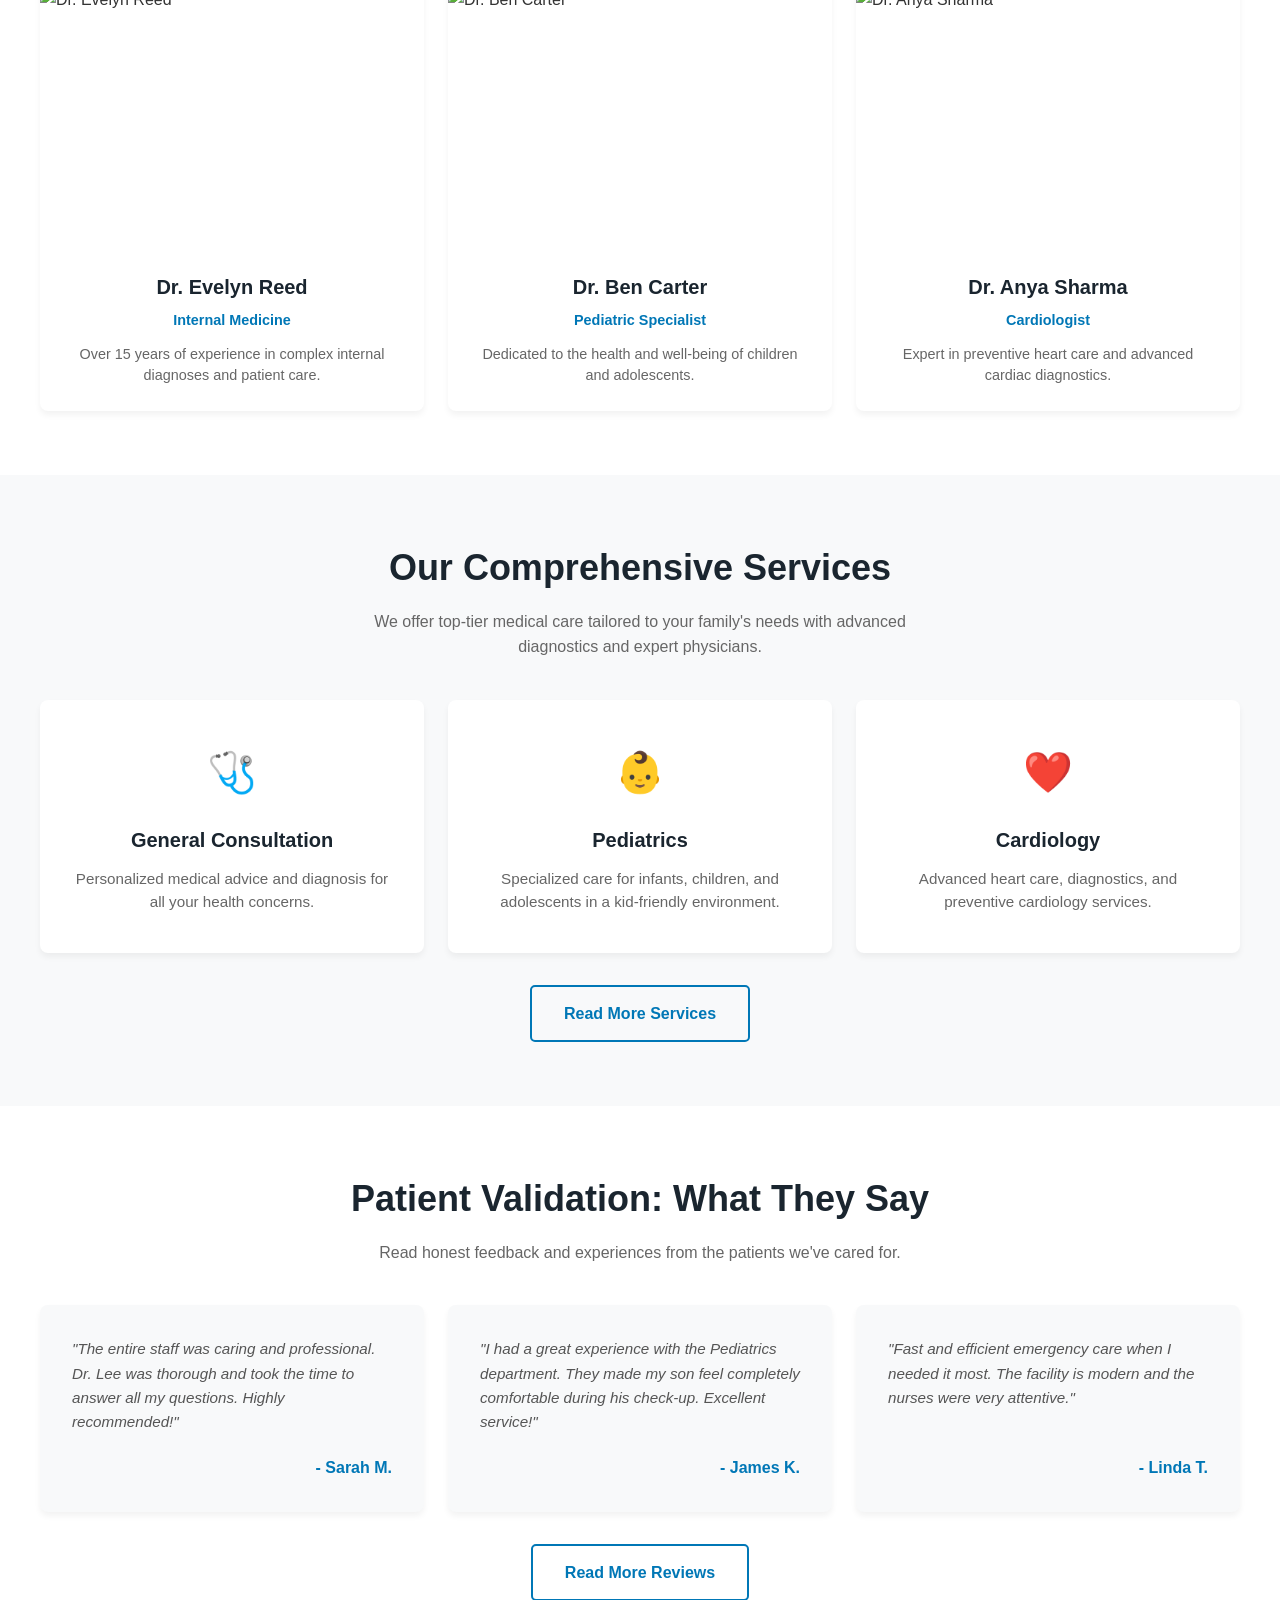
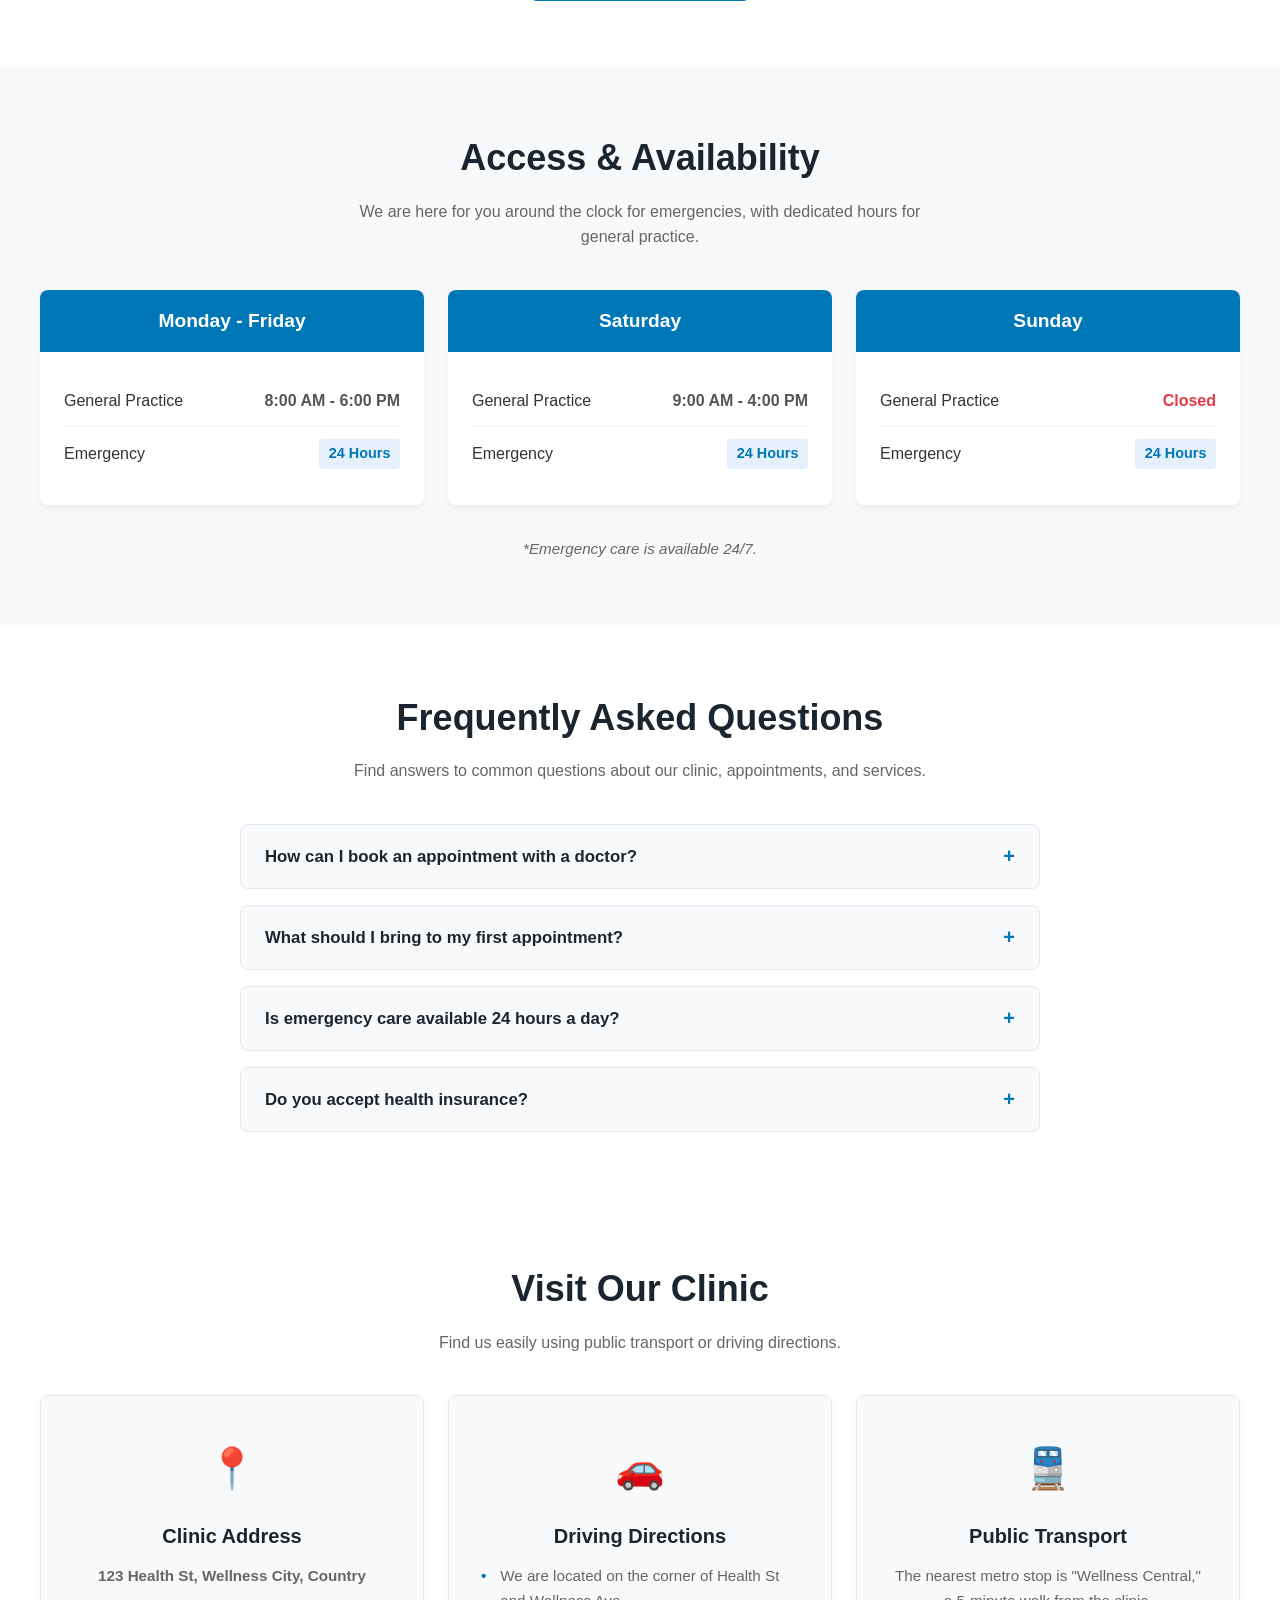
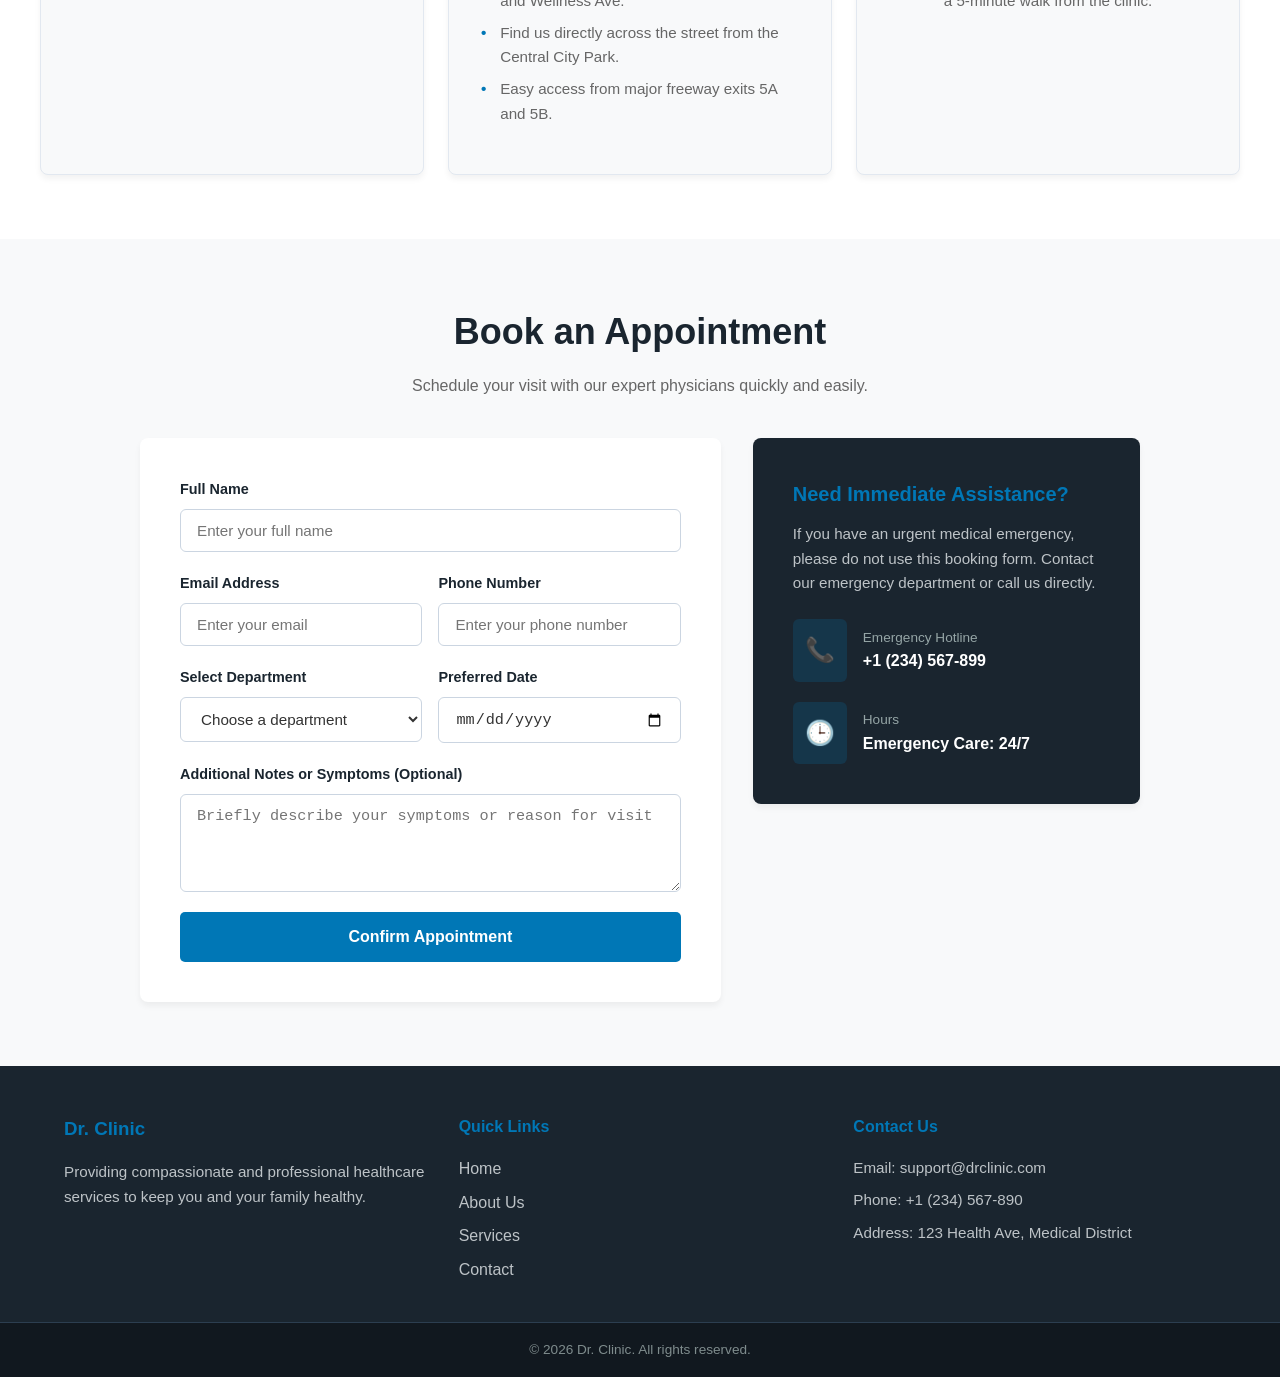
==== commit 138c00ba: "complete website" ====
--- a/index.html
+++ b/index.html
@@ -13,16 +13,18 @@
         <div class="header-container">
             <!-- Left: Logo -->
             <div class="logo">
-                <a href="#">Dr. Clinic</a>
+                <a href="index.html">Dr. Clinic</a>
             </div>
 
             <!-- Right: Menu Items -->
             <nav class="nav-menu" id="navMenu">
                 <ul class="nav-list">
-                    <li><a href="#home">Home</a></li>
-                    <li><a href="#about">About Us</a></li>
-                    <li><a href="#services">Services</a></li>
-                    <li><a href="#contact">Contact</a></li>
+                    <li><a href="index.html">Home</a></li>
+                    <li><a href="about.html">About`</a></li>
+                    <li><a href="services.html">Services</a></li>
+                    <li><a href="doctors.html">Doctors</a></li>
+                    <li><a href="blog.html">Blog</a></li>
+                    <li><a href="contact.html">Contact</a></li>
                 </ul>
             </nav>
 
--- a/style.css
+++ b/style.css
@@ -60,13 +60,13 @@
 .banner-container {
     background: linear-gradient(rgba(0, 0, 0, 0.6), rgba(0, 0, 0, 0.6)), 
                 url('https://images.unsplash.com/photo-1576091160399-112ba8d25d1d?ixlib=rb-1.2.1&auto=format&fit=crop&w=1350&q=80') center/cover;
-    min-height: 80vh;
-    display: flex;
-    align-items: center;
-    justify-content: center;
-    text-align: center;
-    color: #ffffff;
-    padding: 3rem 1.5rem;
+        min-height: 80vh;
+        display: flex;
+        align-items: center;
+        justify-content: center;
+        text-align: center;
+        color: #ffffff;
+        padding: 3rem 1.5rem;
 }
 
 .banner-content h1 {
